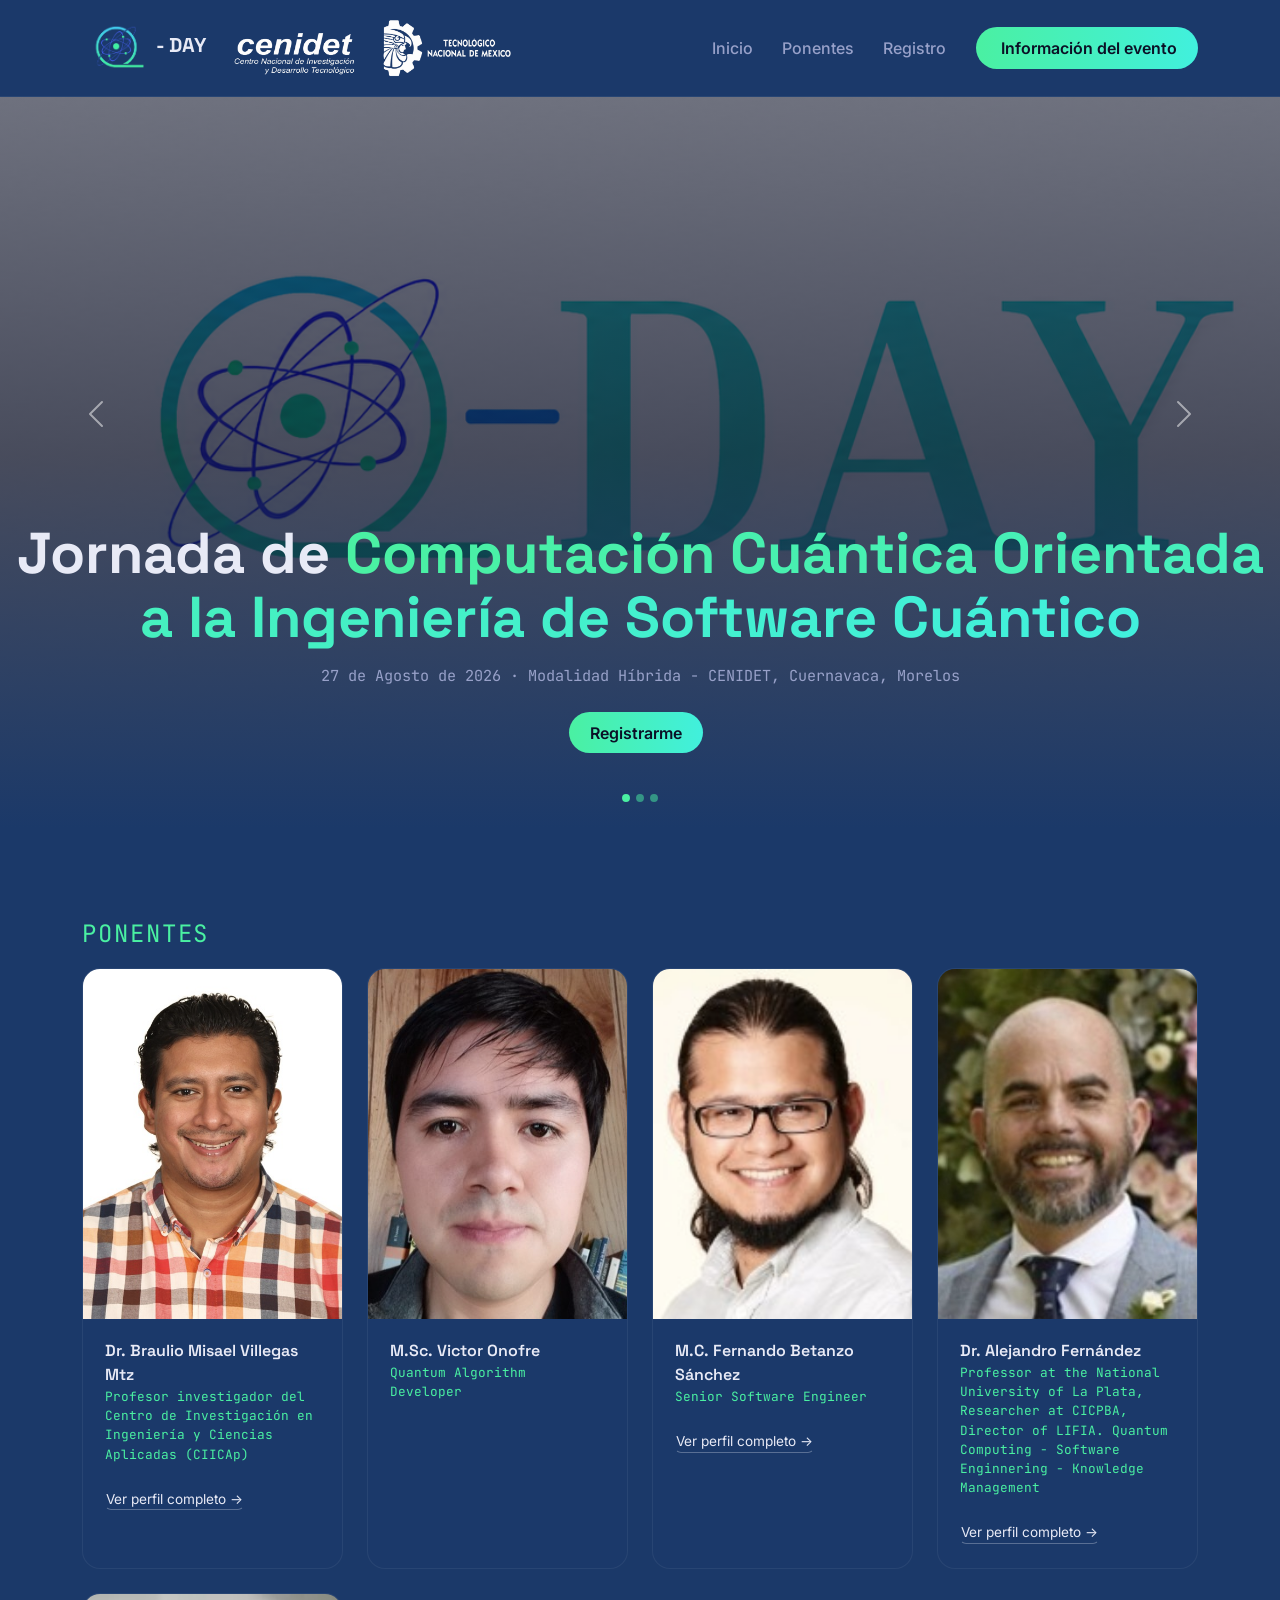
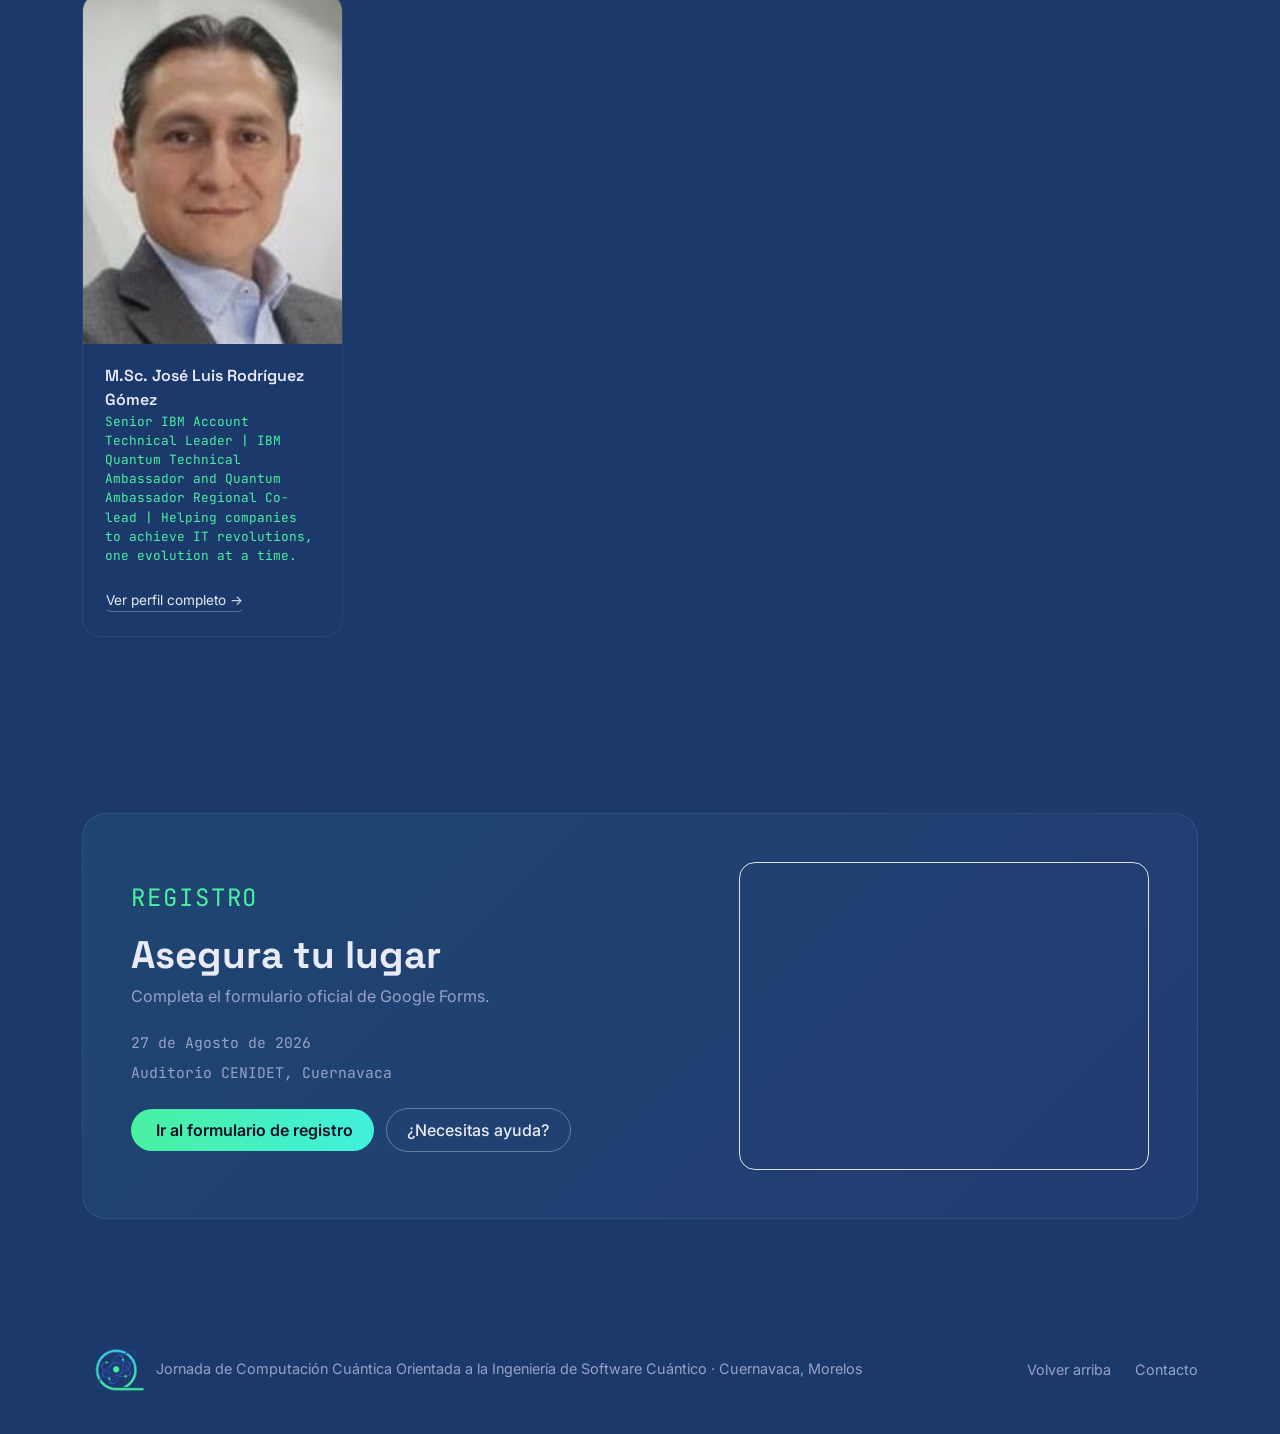
==== index.html @ 6719f348 "First Commit" ====
<!DOCTYPE html>
<html lang="es">

<head>
  <meta charset="UTF-8">
  <meta name="viewport" content="width=device-width, initial-scale=1.0">
  <title>Q-DAY</title>

  <link href="https://cdn.jsdelivr.net/npm/bootstrap@5.3.3/dist/css/bootstrap.min.css" rel="stylesheet">
  <link rel="stylesheet" href="styles.css">
  <link rel="preconnect" href="https://fonts.googleapis.com">
  <link
    href="https://fonts.googleapis.com/css2?family=Space+Grotesk:wght@400;500;600;700&family=Inter:wght@400;500;600&family=JetBrains+Mono:wght@400;500&display=swap"
    rel="stylesheet">

</head>
<body>

  <!-- ===================== HEADER ===================== -->
  <nav class="navbar navbar-expand-lg navbar-quantum fixed-top py-3">
    <div class="container">
      <a class="navbar-brand brand" href="#inicio"><img src="img/logo_q.png" alt="" class="logoQ"> - DAY </a>
      <img src="img/Cenidet_logo.png" class="logoCeni">
      <img src="img/TecNM_logo_blanco.png" class="logoTec">
      <button class="navbar-toggler" type="button" data-bs-toggle="collapse" data-bs-target="#navMenu">
        <span class="navbar-toggler-icon"></span>
      </button>
      <div class="collapse navbar-collapse justify-content-end" id="navMenu">
        <ul class="navbar-nav align-items-lg-center">
          <li class="nav-item"><a class="nav-link" href="#inicio">Inicio</a></li>
          <li class="nav-item"><a class="nav-link" href="#ponentes">Ponentes</a></li>
          <li class="nav-item"><a class="nav-link" href="#registro">Registro</a></li>
          <li class="nav-item ms-lg-3">
            <button class="btn btn-quantum" data-bs-toggle="modal" data-bs-target="#modalInfoEvento">
              <i class="fa-solid fa-circle-info me-1"></i> Información del evento
            </button>
          </li>
        </ul>
      </div>
    </div>
  </nav>

  <!-- ===================== HERO / SLIDER ===================== -->
  <header id="inicio">
    <div id="heroCarousel" class="carousel slide carousel-fade" data-bs-ride="carousel">
      <div class="carousel-indicators">
        <button type="button" data-bs-target="#heroCarousel" data-bs-slide-to="0" class="active"></button>
        <button type="button" data-bs-target="#heroCarousel" data-bs-slide-to="1"></button>
        <button type="button" data-bs-target="#heroCarousel" data-bs-slide-to="2"></button>
      </div>
      <div class="carousel-inner">
        <div class="carousel-item active">
          <div class="hero-slide"
            style="background-image:url('img/Q-DAY-TITULO.png');">
          </div>
        </div>
        <div class="carousel-item">
          <div class="hero-slide"
            style="background-image:url('img/quantum_1.jpeg');">
          </div>
        </div>
        <div class="carousel-item">
          <div class="hero-slide"
            style="background-image:url(img/banner-computacion-cuantica.jpg);">
          </div>
        </div>
      </div>

      <!-- Texto fijo sobre el carrusel -->
      <div class="hero-caption">
        <!--<p class="eyebrow mb-3">Q-DAY</p>-->
        <h1 class="mb-3">Jornada de <em>Computación Cuántica Orientada a la Ingeniería de Software Cuántico</em></h1>
        <p class="hero-meta mb-4">27 de Agosto de 2026 · Modalidad Híbrida - CENIDET, Cuernavaca, Morelos</p>
        <a href="#registro" class="btn btn-quantum me-2">Registrarme</a>
      </div>

      <button class="carousel-control-prev" type="button" data-bs-target="#heroCarousel" data-bs-slide="prev">
        <span class="carousel-control-prev-icon"></span>
      </button>
      <button class="carousel-control-next" type="button" data-bs-target="#heroCarousel" data-bs-slide="next">
        <span class="carousel-control-next-icon"></span>
      </button>
    </div>
  </header>

  <!-- ===================== PONENTES ===================== -->
  <section id="ponentes">
    <div class="container">
      <p class="eyebrow">PONENTES</p>

      <div class="row g-4">

        <div class="col-md-6 col-lg-3">
          <div class="speaker-card">
            <img class="speaker-photo" src="img/Dr_Braulio.jpeg">
            <div class="speaker-body">
              <p class="speaker-name">Dr. Braulio Misael Villegas Mtz</p>
              <p class="speaker-role"> Profesor investigador del Centro de Investigación en Ingeniería y Ciencias
                Aplicadas (CIICAp)</p>
              <!--<p class="speaker-topic">Redes neuronales variacionales</p>-->
              <button class="btn btn-link-quantum p-0 mt-2" data-bs-toggle="modal" data-bs-target="#modalPonente1">Ver
                perfil completo →</button>
            </div>
          </div>
        </div>

        <div class="col-md-6 col-lg-3">
          <div class="speaker-card">
            <img class="speaker-photo" src="img/MSc_Victor.jpeg">
            <div class="speaker-body">
              <p class="speaker-name">M.Sc. Victor Onofre</p>
              <p class="speaker-role">Quantum Algorithm Developer</p>
              <!--<p class="speaker-topic">Esquemas basados en retículas</p>-->
              <!--<button class="btn btn-link-quantum p-0 mt-2" data-bs-toggle="modal" data-bs-target="#modalPonente2">Ver perfil completo →</button>-->
            </div>
          </div>
        </div>

        <div class="col-md-6 col-lg-3">
          <div class="speaker-card">
            <img class="speaker-photo" src="img/MC_Fernando.jpeg">
            <div class="speaker-body">
              <p class="speaker-name">M.C. Fernando Betanzo Sánchez</p>
              <p class="speaker-role">Senior Software Engineer</p>
              <!--<p class="speaker-topic">Redes neuronales variacionales</p>-->
              <button class="btn btn-link-quantum p-0 mt-2" data-bs-toggle="modal" data-bs-target="#modalPonente3">Ver
                perfil completo →</button>
            </div>
          </div>
        </div>

        <div class="col-md-6 col-lg-3">
          <div class="speaker-card">
            <img class="speaker-photo" src="img/Dr_Alejandro.jpeg">
            <div class="speaker-body">
              <p class="speaker-name">Dr. Alejandro Fernández</p>
              <p class="speaker-role">Professor at the National University of La Plata, Researcher at CICPBA,
                Director of LIFIA. Quantum Computing - Software Enginnering - Knowledge Management</p>
              <!--<p class="speaker-topic">Redes neuronales variacionales</p>-->
              <button class="btn btn-link-quantum p-0 mt-2" data-bs-toggle="modal" data-bs-target="#modalPonente4">Ver
                perfil completo →</button>
            </div>
          </div>
        </div>

        <div class="col-md-6 col-lg-3">
          <div class="speaker-card">
            <img class="speaker-photo" src="img/Dr_JoseLuis.jpeg">
            <div class="speaker-body">
              <p class="speaker-name">M.Sc. José Luis Rodríguez Gómez</p>
              <p class="speaker-role">Senior IBM Account Technical Leader |
                IBM Quantum Technical Ambassador and Quantum Ambassador Regional Co-lead |
                Helping companies to achieve IT revolutions, one evolution at a time.</p>
              <!--<p class="speaker-topic">Redes neuronales variacionales</p>-->
              <button class="btn btn-link-quantum p-0 mt-2" data-bs-toggle="modal" data-bs-target="#modalPonente5">Ver
                perfil completo →</button>
            </div>
          </div>
        </div>

      </div>
    </div>
  </section>

  <!-- ===================== REGISTRO ===================== -->
  <section id="registro" class="section-panel">
    <div class="container">
      <div class="registro-card">
        <div class="row align-items-center g-4">
          <div class="col-lg-7">
            <p class="eyebrow">REGISTRO</p>
            <h2 class="section-title">Asegura tu lugar</h2>
            <p class="section-sub mb-4">Completa el formulario oficial de Google Forms.</p>
            <ul class="list-unstyled ket-list mb-4">
              <li><i class="fa-solid fa-calendar-day"></i> 27 de Agosto de 2026</li>
              <li><i class="fa-solid fa-location-dot"></i> Auditorio CENIDET, Cuernavaca</li>
            </ul>
            <a href="https://docs.google.com/forms/d/e/1FAIpQLSfn6Pfu4XmFD0uXMZKRlUsbhpeH9GpSEDR9-cLj3hVXdWts2w/viewform"
              target="_blank" rel="noopener" class="btn btn-quantum me-2">
              <i class="fa-brands fa-google me-1"></i> Ir al formulario de registro
            </a>
            <button class="btn btn-outline-quantum" data-bs-toggle="modal"
              data-bs-target="#modalAyudaRegistro">¿Necesitas ayuda?</button>
          </div>
          <div class="col-lg-5">
            <div class="ratio ratio-4x3 rounded-4 overflow-hidden border">
              <iframe
                src="https://docs.google.com/forms/d/e/1FAIpQLSfn6Pfu4XmFD0uXMZKRlUsbhpeH9GpSEDR9-cLj3hVXdWts2w/viewform?embedded=true"
                width="640" height="3232" frameborder="0" marginheight="0" marginwidth="0">Cargando…</iframe>
            </div>
          </div>
        </div>
      </div>
    </div>
  </section>

  <!-- ===================== FOOTER ===================== -->
  <footer>
    <div class="container d-flex flex-column flex-md-row justify-content-between align-items-center gap-3">
      <div>
        <img src="img/logo_q.png" alt="" class="logoQ">
        Jornada de Computación Cuántica Orientada a la Ingeniería de Software Cuántico · Cuernavaca, Morelos
      </div>
      <div>
        <a href="#inicio" class="me-3"><i class="fa-solid fa-arrow-up"></i> Volver arriba</a>
        <a href="mailto:quantum.day@cenidet.tecnm.mx"><i class="fa-solid fa-envelope me-1"></i>Contacto</a>
      </div>
    </div>
  </footer>

  <!-- ===================== MODALES ===================== -->

  <!-- Modal: información general del evento -->
  <div class="modal fade" id="modalInfoEvento" tabindex="-1" aria-hidden="true">
    <div class="modal-dialog modal-dialog-centered">
      <div class="modal-content">
        <div class="modal-header">
          <h5 class="modal-title"><img src="img/logo_q.png" alt="" class="logoQ">Jornada de Computación Cuántica
            Orientada a la Ingeniería de Software Cuántico</h5>
          <button type="button" class="btn-close" data-bs-dismiss="modal"></button>
        </div>
        <div class="modal-body">
          <p>La Primera Jornada de Computación Cuántica orientada a la Ingeniería de Software Cuántico es un espacio
            académico
            de carácter nacional e internacional que reúne a estudiantes, docentes, investigadores y profesionales
            interesados
            en las tecnologías cuánticas y su aplicación en la ingeniería de software. A través de un formato híbrido,
            el evento
            promueve la difusión del conocimiento, el intercambio de experiencias y la generación de oportunidades de
            formación,
            investigación y colaboración entre la comunidad académica y científica.</p>
          <ul class="ket-list list-unstyled">
            <li><i class="fa-solid fa-calendar-day"></i> 27 de Agosto de 2026</li>
            <li><i class="fa-solid fa-location-dot"></i> Modalidad Híbrida CENIDET, Cuernavaca, Morelos</li>
          </ul>
        </div>
      </div>
    </div>
  </div>

  <!-- Modal: ayuda con el registro -->
  <div class="modal fade" id="modalAyudaRegistro" tabindex="-1" aria-hidden="true">
    <div class="modal-dialog modal-dialog-centered">
      <div class="modal-content">
        <div class="modal-header">
          <h5 class="modal-title">¿Necesitas ayuda con tu registro?</h5>
          <button type="button" class="btn-close" data-bs-dismiss="modal"></button>
        </div>
        <div class="modal-body">
          <p>Si tienes problemas para completar el formulario de Google Forms, escríbenos y te ayudamos a resolverlo.
          </p>
          <p class="small mb-0"><i class="fa-solid fa-envelope me-1"></i> quantum.day@cenidet.tecnm.mx</p>
        </div>
      </div>
    </div>
  </div>

  <!-- Modales de ponentes -->
  <div class="modal fade" id="modalPonente1" tabindex="-1" aria-hidden="true">
    <div class="modal-dialog modal-dialog-centered">
      <div class="modal-content">
        <div class="modal-header">
          <h5 class="modal-title">Dr. Braulio Misael Villegas Martínez</h5>
          <button type="button" class="btn-close" data-bs-dismiss="modal"></button>
        </div>
        <div class="modal-body">
          <p class="small">El Dr. Braulio Misael Villegas Martínez es físico por la Universidad Veracruzana y doctor en
            Óptica por el INAOE.
            Su trabajo se enfoca en óptica y computación cuántica, destacando por sus contribuciones en investigación,
            educación y colaboración
            internacional en tecnologías cuánticas. Es cofundador de QubitHub, profesor investigador del CIICAp-UAEM,
            profesor visitante en Loyola
            University Chicago y miembro del Sistema Nacional de Investigadores, Nivel I. En 2025 fue reconocido por la
            UNESCO dentro de la
            iniciativa Quantum 100 por su impacto en el desarrollo y difusión de las tecnologías cuánticas.</p>
          <!--<p class="fw-semibold mb-1 mt-3">Ponencia:</p>
        <p class="small mb-0">"Computación Cuántica en México: Cómo Construir una Carrera con Impacto Internacional"</p>-->
        </div>
      </div>
    </div>
  </div>

  <!--<div class="modal fade" id="modalPonente2" tabindex="-1" aria-hidden="true">
  <div class="modal-dialog modal-dialog-centered">
    <div class="modal-content">
      <div class="modal-header">
        <h5 class="modal-title">Dr. Ismael Ortega</h5>
        <button type="button" class="btn-close" data-bs-dismiss="modal"></button>
      </div>
      <div class="modal-body">
        <p class="speaker-role mb-2">Criptografía post-cuántica</p>
        <p class="text-muted small">Especialista en esquemas de cifrado resistentes a ataques cuánticos, particularmente sistemas basados en retículas y su implementación en infraestructuras críticas.</p>
        <p class="fw-semibold mb-1 mt-3">Ponencia:</p>
        <p class="text-muted small mb-0">"Esquemas basados en retículas: preparando la migración post-cuántica"</p>
      </div>
    </div>
  </div>
</div>-->

  <div class="modal fade" id="modalPonente3" tabindex="-1" aria-hidden="true">
    <div class="modal-dialog modal-dialog-centered">
      <div class="modal-content">
        <div class="modal-header">
          <h5 class="modal-title">M.C. Fernando Betanzo Sánchez</h5>
          <button type="button" class="btn-close" data-bs-dismiss="modal"></button>
        </div>
        <div class="modal-body">
          <p class="small">Especialista en aseguramiento de la calidad de software en Cambridge Quantum Computing
            (ahora Quantinuum). Con experiencia en Oracle y una maestría de Delft University of Technology, aporta una
            visión
            clave en la calidad del software cuántico.</p>
          <!--<p class="fw-semibold mb-1 mt-3">Ponencia:</p>
        <p class="small mb-0">""</p>-->
        </div>
      </div>
    </div>
  </div>

  <div class="modal fade" id="modalPonente4" tabindex="-1" aria-hidden="true">
    <div class="modal-dialog modal-dialog-centered">
      <div class="modal-content">
        <div class="modal-header">
          <h5 class="modal-title">Dr. Alejandro Fernández</h5>
          <button type="button" class="btn-close" data-bs-dismiss="modal"></button>
        </div>
        <div class="modal-body">
          <p class="small">Director del LIFIA y Profesor en la UNLP. Miembro fundador de RIPAISC y
            coordinador de Computación Cuántica en CLEI, impulsando la ingeniería de software cuántico en Iberoamérica.
          </p>
          <!--<p class="fw-semibold mb-1 mt-3">Ponencia:</p>
        <p class="small mb-0">"Redes neuronales variacionales en la era NISQ"</p>-->
        </div>
      </div>
    </div>
  </div>

  <div class="modal fade" id="modalPonente5" tabindex="-1" aria-hidden="true">
    <div class="modal-dialog modal-dialog-centered">
      <div class="modal-content">
        <div class="modal-header">
          <h5 class="modal-title">M.Sc. José Luis Rodríguez Gómez</h5>
          <button type="button" class="btn-close" data-bs-dismiss="modal"></button>
        </div>
        <div class="modal-body">
          <p class="small">Arquitecto Sénior de Tecnologías de la Información con más de 20 años de experiencia
            en arquitectura de software, computación en la nube, DevSecOps, transformación digital e inteligencia
            artificial.
            Es **CCSP**, miembro fundador del Capítulo de **(ISC)² Ciudad de México** y **Codirector Regional de IBM
            Quantum
            Ambassador para América Latina**, impulsando la adopción e innovación en tecnologías emergentes.
          </p>
          <!--<p class="fw-semibold mb-1 mt-3">Ponencia:</p>
        <p class="small mb-0">"Redes neuronales variacionales en la era NISQ"</p>-->
        </div>
      </div>
    </div>
  </div>

  <script src="https://cdn.jsdelivr.net/npm/bootstrap@5.3.3/dist/js/bootstrap.bundle.min.js"></script>
</body>

</html>
---- styles.css ----
:root {
    --bg-deep: rgb(27, 57, 105);
    --bg-panel: #1b3969;
    --bg-panel-2: rgb(27, 57, 106);
    --qubit-0: #4af0a2;
    --qubit-1: #41f0dd;
    --text-light: #e8eaf6;
    --text-muted: #98a1c9;
    --font-display: 'Space Grotesk', sans-serif;
    --font-body: 'Inter', sans-serif;
    --font-mono: 'JetBrains Mono', monospace;
}

* {
    scroll-behavior: smooth;
}

body {
    background: var(--bg-deep);
    color: var(--text-light);
    font-family: var(--font-body);
    overflow-x: hidden;
}

h1,
h2,
h3,
h4,
.brand {
    font-family: var(--font-display);
}

.eyebrow {
    font-family: var(--font-mono);
    letter-spacing: .08em;
    font-size: 1.5rem;
    color: var(--qubit-0);
    text-transform: none;
}

/* ---------- ORBE ---------- */
.qubit-orb {
    width: 14px;
    height: 14px;
    border-radius: 50%;
    display: inline-block;
    background: radial-gradient(circle at 35% 30%, var(--qubit-0), var(--qubit-1) 80%);
    box-shadow: 0 0 12px rgba(76, 224, 210, .7);
    animation: pulse 3s ease-in-out infinite;
}

@keyframes pulse {

    0%,
    100% {
        box-shadow: 0 0 8px rgba(76, 224, 210, .6);
        transform: scale(1);
    }

    50% {
        box-shadow: 0 0 18px rgba(139, 92, 246, .8);
        transform: scale(1.15);
    }
}

/* ---------- ESTILOS PARA HEADER ---------- */
.navbar-quantum {
    background: rgb(27, 57, 106);
    backdrop-filter: blur(10px);
    border-bottom: 1px solid rgba(255, 255, 255, .06);
}

.navbar-quantum .nav-link {
    color: var(--text-muted);
    font-weight: 500;
    margin: 0 .4rem;
}

.navbar-quantum .nav-link:hover {
    color: var(--qubit-0);
}

.brand {
    color: var(--text-light);
    font-weight: 700;
    font-size: 1.25rem;
}

.brand span {
    color: var(--qubit-0);
}

.btn-quantum {
    background: linear-gradient(90deg, var(--qubit-0), var(--qubit-1));
    border: none;
    color: #0b1026;
    font-weight: 600;
    padding: .55rem 1.3rem;
    border-radius: 50px;
    transition: transform .2s ease, box-shadow .2s ease;
}

.btn-quantum:hover {
    transform: translateY(-2px);
    box-shadow: 0 8px 22px rgba(139, 92, 246, .4);
    color: #0b1026;
}

.btn-outline-quantum {
    border: 1px solid rgba(232, 234, 246, .35);
    color: var(--text-light);
    border-radius: 50px;
    padding: .55rem 1.3rem;
    font-weight: 500;
    background: transparent;
}

.btn-outline-quantum:hover {
    border-color: var(--qubit-0);
    color: var(--qubit-0);
}

.logoQ {
    width: 70px;
    border-radius: 10px;
}

.logoCeni{
    width: 150px;
    height: auto;
}

.logoTec{
    width: 150px;
    height: auto;
}

/* ---------- ESTILOS PARA HERO Y CARRUSEL ---------- */
#heroCarousel {
    height: 92vh;
    min-height: 560px;
}

#heroCarousel .carousel-inner,
#heroCarousel .carousel-item {
    height: 100%;
}

.hero-slide {
    height: 100%;
    background-size: cover;
    background-position: center;
    position: relative;
}

.hero-slide::after {
    content: "";
    position: absolute;
    inset: 0;
    background: linear-gradient(180deg, rgba(11, 16, 38, .55) 0%, rgba(11, 16, 38, .75) 55%, var(--bg-deep) 100%);
}

.hero-caption {
    position: absolute;
    z-index: 2;
    left: 0;
    right: 0;
    bottom: 9%;
    text-align: center;
    padding: 0 1rem;
}

.hero-caption h1 {
    font-size: clamp(2rem, 5vw, 3.6rem);
    font-weight: 700;
    line-height: 1.1;
}

.hero-caption h1 em {
    font-style: normal;
    background: linear-gradient(90deg, var(--qubit-0), var(--qubit-1));
    -webkit-background-clip: text;
    background-clip: text;
    color: transparent;
}

.hero-meta {
    font-family: var(--font-mono);
    color: var(--text-muted);
    font-size: .95rem;
}

.carousel-indicators [data-bs-target] {
    background-color: var(--qubit-0);
    width: 8px;
    height: 8px;
    border-radius: 50%;
}

/* ---------- ESTILOS SECTIONS ---------- */
section {
    padding: 5.5rem 0;
}

.section-panel {
    background: var(--bg-panel);
}

.section-title {
    font-size: clamp(1.7rem, 3vw, 2.4rem);
    font-weight: 700;
    margin-bottom: .4rem;
}

.section-sub {
    color: var(--text-muted);
    max-width: 640px;
}

/* ---------- ESTILO PARA CARDS DE PONENTES ---------- */
.speaker-card {
    background: var(--bg-panel-2);
    border: 1px solid rgba(255, 255, 255, .06);
    border-radius: 18px;
    overflow: hidden;
    height: 100%;
    transition: transform .25s ease, border-color .25s ease;
}

.speaker-card:hover {
    transform: translateY(-6px);
    border-color: rgba(76, 224, 210, .4);
}

.speaker-photo {
    width: 100%;
    height: 350px;
    object-fit: cover;
    filter: grayscale(15%);
}

.speaker-body {
    padding: 1.25rem 1.4rem 1.5rem;
}

.speaker-name {
    font-family: var(--font-display);
    font-weight: 600;
    margin-bottom: 0;
}

.speaker-role {
    color: var(--qubit-0);
    font-family: var(--font-mono);
    font-size: .8rem;
}

.speaker-topic {
    color: var(--text-muted);
    font-size: .9rem;
}

.btn-link-quantum {
    color: var(--text-light);
    font-size: .85rem;
    text-decoration: none;
    border-bottom: 1px solid rgba(232, 234, 246, .3);
}

.btn-link-quantum:hover {
    color: var(--qubit-0);
    border-color: var(--qubit-0);
}

/* ---------- ESTILOS PARA REGISTRO ---------- */
.registro-card {
    background: linear-gradient(135deg, rgba(76, 224, 210, .08), rgba(139, 92, 246, .08));
    border: 1px solid rgba(255, 255, 255, .08);
    border-radius: 24px;
    padding: 3rem;
}

.ket-list li {
    font-family: var(--font-mono);
    color: var(--text-muted);
    font-size: .92rem;
    margin-bottom: .5rem;
}

.ket-list li i {
    color: var(--qubit-0);
    width: 20px;
}

/* ---------- MODAL ---------- */
.modal-content {
    background: var(--bg-panel-2);
    color: var(--text-light);
    border: 1px solid rgba(255, 255, 255, .08);
    border-radius: 16px;
}

.modal-header,
.modal-footer {
    border-color: rgba(255, 255, 255, .08);
}

.btn-close {
    filter: invert(1);
}

/* ---------- FOOTER ---------- */
footer {
    background: rgb(27, 57, 106);
    color: var(--text-muted);
    padding: 2.5rem 0;
    font-size: .9rem;
}

footer a {
    color: var(--text-muted);
    text-decoration: none;
}

footer a:hover {
    color: var(--qubit-0);
}

@media (prefers-reduced-motion: reduce) {
    .qubit-orb {
        animation: none;
    }

    * {
        scroll-behavior: auto;
    }
}
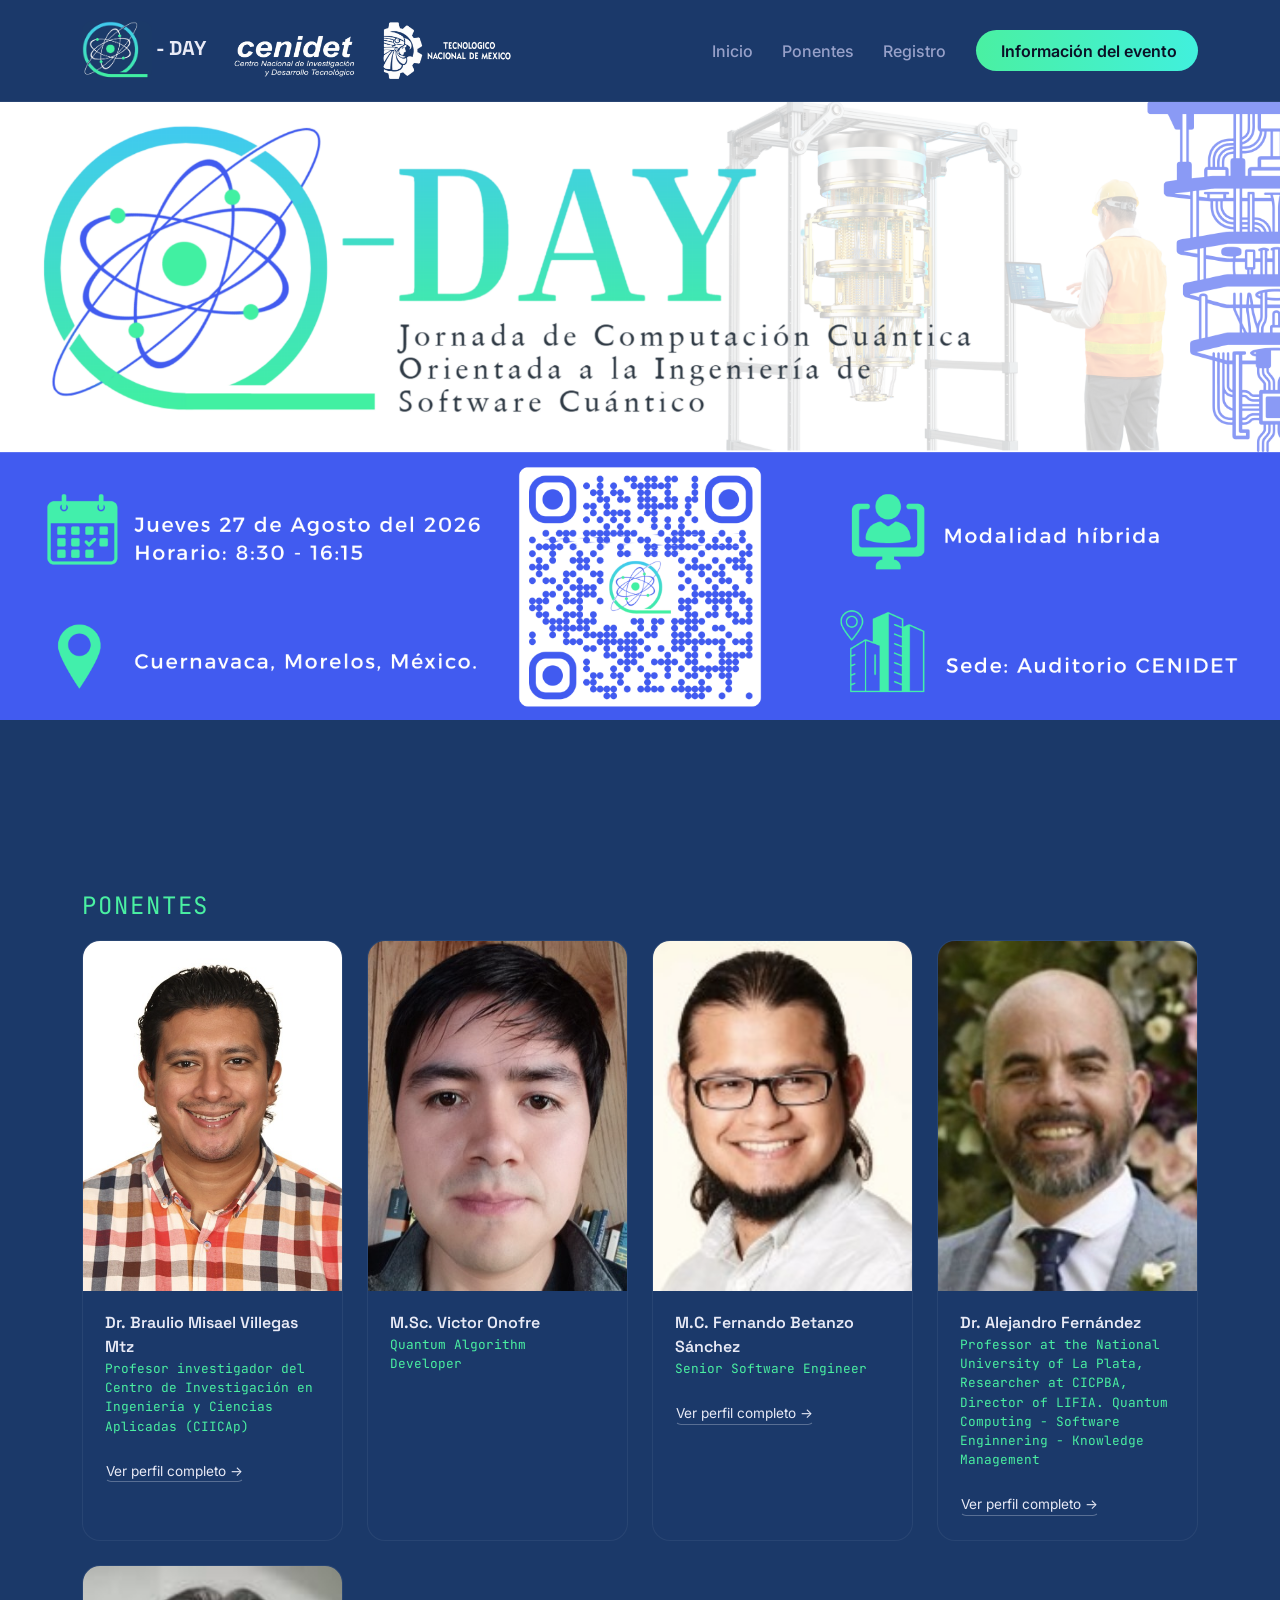
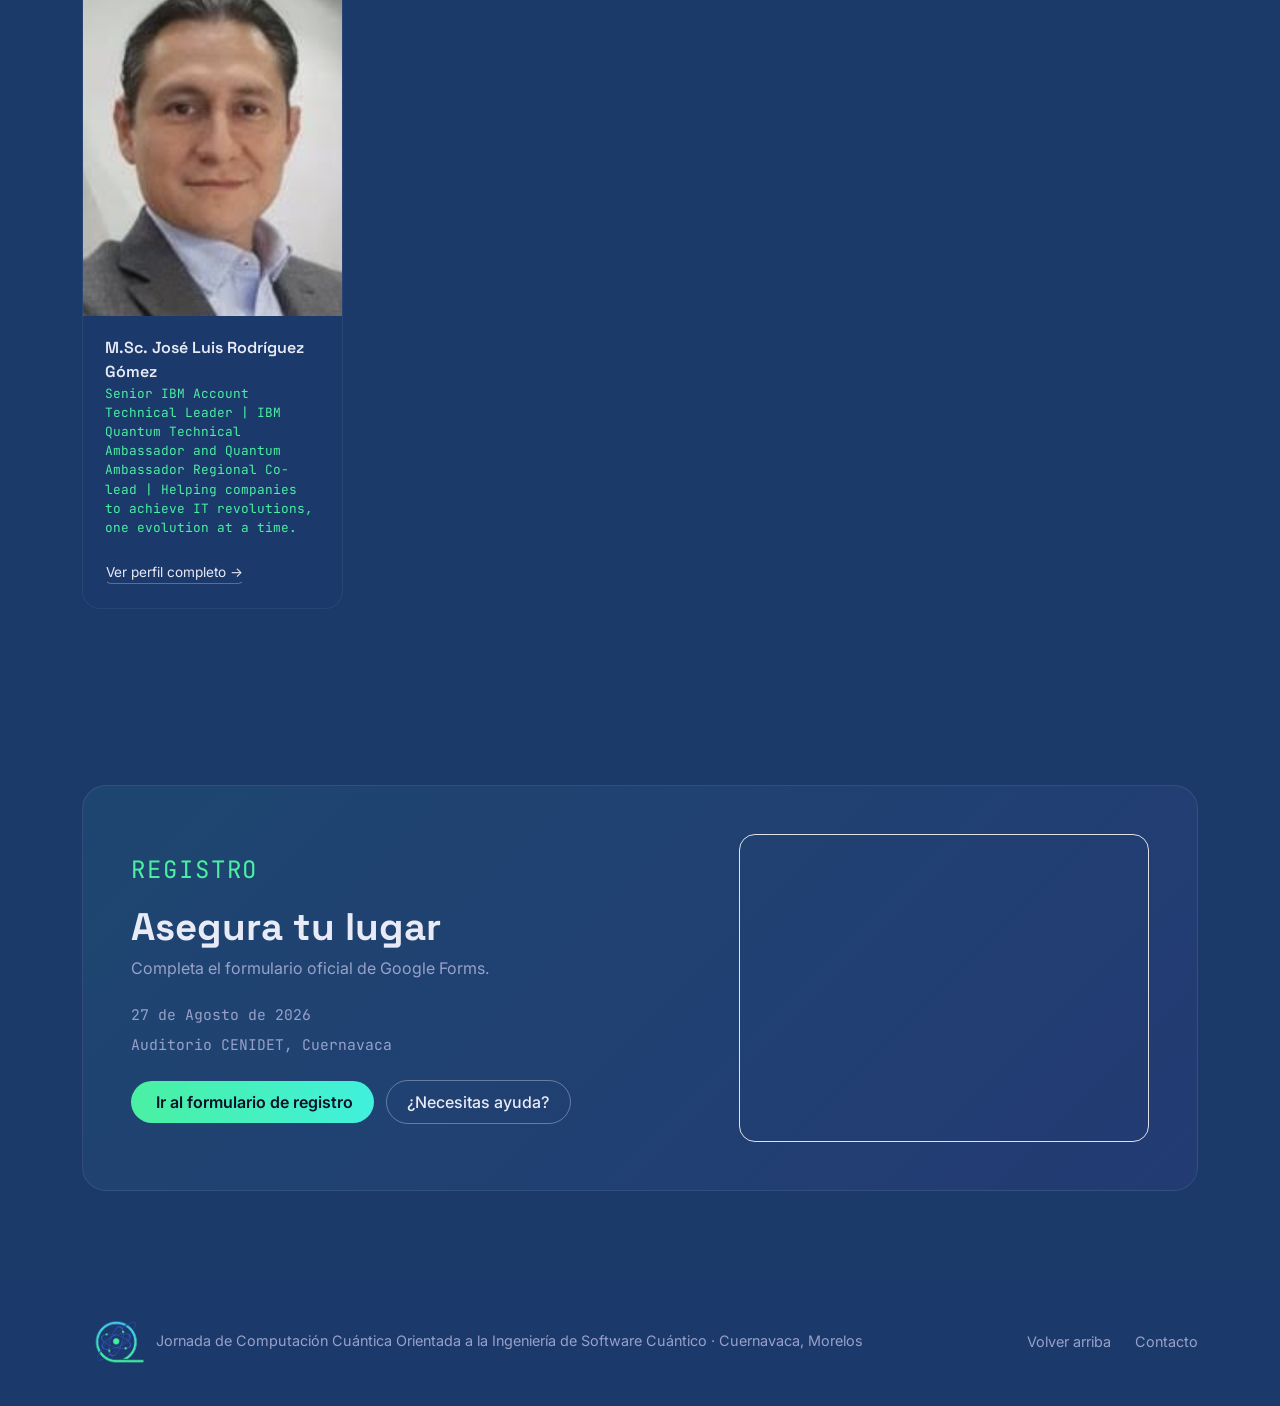
==== commit f7b7e80b: "Primer commit" ====
--- a/index.html
+++ b/index.html
@@ -19,7 +19,7 @@
   <!-- ===================== HEADER ===================== -->
   <nav class="navbar navbar-expand-lg navbar-quantum fixed-top py-3">
     <div class="container">
-      <a class="navbar-brand brand" href="#inicio"><img src="img/logo_q.png" alt="" class="logoQ"> - DAY </a>
+      <a class="navbar-brand brand" href="#inicio"><img src="img/logo_q_blanco.jpeg" alt="" class="logoQ"> - DAY </a>
       <img src="img/Cenidet_logo.png" class="logoCeni">
       <img src="img/TecNM_logo_blanco.png" class="logoTec">
       <button class="navbar-toggler" type="button" data-bs-toggle="collapse" data-bs-target="#navMenu">
@@ -31,7 +31,7 @@
           <li class="nav-item"><a class="nav-link" href="#ponentes">Ponentes</a></li>
           <li class="nav-item"><a class="nav-link" href="#registro">Registro</a></li>
           <li class="nav-item ms-lg-3">
-            <button class="btn btn-quantum" data-bs-toggle="modal" data-bs-target="#modalInfoEvento">
+            <button class="btn btn-quantum" href="info_evento.html">
               <i class="fa-solid fa-circle-info me-1"></i> Información del evento
             </button>
           </li>
@@ -43,43 +43,43 @@
   <!-- ===================== HERO / SLIDER ===================== -->
   <header id="inicio">
     <div id="heroCarousel" class="carousel slide carousel-fade" data-bs-ride="carousel">
-      <div class="carousel-indicators">
+      <!--<div class="carousel-indicators">
         <button type="button" data-bs-target="#heroCarousel" data-bs-slide-to="0" class="active"></button>
         <button type="button" data-bs-target="#heroCarousel" data-bs-slide-to="1"></button>
         <button type="button" data-bs-target="#heroCarousel" data-bs-slide-to="2"></button>
-      </div>
+      </div>-->
       <div class="carousel-inner">
         <div class="carousel-item active">
           <div class="hero-slide"
-            style="background-image:url('img/Q-DAY-TITULO.png');">
+            style="background-image:url('img/izquierda\ -\ 1.png');">
           </div>
         </div>
         <div class="carousel-item">
           <div class="hero-slide"
-            style="background-image:url('img/quantum_1.jpeg');">
+            style="background-image:url('img/Centro\ -\ 2.png');">
           </div>
         </div>
         <div class="carousel-item">
           <div class="hero-slide"
-            style="background-image:url(img/banner-computacion-cuantica.jpg);">
+            style="background-image:url(img/Derecha\ -\ 3.png);">
           </div>
         </div>
       </div>
 
       <!-- Texto fijo sobre el carrusel -->
       <div class="hero-caption">
-        <!--<p class="eyebrow mb-3">Q-DAY</p>-->
+        <!--<p class="eyebrow mb-3">Q-DAY</p>
         <h1 class="mb-3">Jornada de <em>Computación Cuántica Orientada a la Ingeniería de Software Cuántico</em></h1>
         <p class="hero-meta mb-4">27 de Agosto de 2026 · Modalidad Híbrida - CENIDET, Cuernavaca, Morelos</p>
         <a href="#registro" class="btn btn-quantum me-2">Registrarme</a>
-      </div>
-
-      <button class="carousel-control-prev" type="button" data-bs-target="#heroCarousel" data-bs-slide="prev">
+      </div>-->
+
+      <!--<button class="carousel-control-prev" type="button" data-bs-target="#heroCarousel" data-bs-slide="prev">
         <span class="carousel-control-prev-icon"></span>
       </button>
       <button class="carousel-control-next" type="button" data-bs-target="#heroCarousel" data-bs-slide="next">
         <span class="carousel-control-next-icon"></span>
-      </button>
+      </button>-->
     </div>
   </header>
 
--- a/styles.css
+++ b/styles.css
@@ -1,337 +1,334 @@
-:root {
-    --bg-deep: rgb(27, 57, 105);
-    --bg-panel: #1b3969;
-    --bg-panel-2: rgb(27, 57, 106);
-    --qubit-0: #4af0a2;
-    --qubit-1: #41f0dd;
-    --text-light: #e8eaf6;
-    --text-muted: #98a1c9;
-    --font-display: 'Space Grotesk', sans-serif;
-    --font-body: 'Inter', sans-serif;
-    --font-mono: 'JetBrains Mono', monospace;
-}
-
-* {
-    scroll-behavior: smooth;
-}
-
-body {
-    background: var(--bg-deep);
-    color: var(--text-light);
-    font-family: var(--font-body);
-    overflow-x: hidden;
-}
-
-h1,
-h2,
-h3,
-h4,
-.brand {
-    font-family: var(--font-display);
-}
-
-.eyebrow {
-    font-family: var(--font-mono);
-    letter-spacing: .08em;
-    font-size: 1.5rem;
-    color: var(--qubit-0);
-    text-transform: none;
-}
-
-/* ---------- ORBE ---------- */
-.qubit-orb {
-    width: 14px;
-    height: 14px;
-    border-radius: 50%;
-    display: inline-block;
-    background: radial-gradient(circle at 35% 30%, var(--qubit-0), var(--qubit-1) 80%);
-    box-shadow: 0 0 12px rgba(76, 224, 210, .7);
-    animation: pulse 3s ease-in-out infinite;
-}
-
-@keyframes pulse {
-
-    0%,
-    100% {
-        box-shadow: 0 0 8px rgba(76, 224, 210, .6);
-        transform: scale(1);
-    }
-
-    50% {
-        box-shadow: 0 0 18px rgba(139, 92, 246, .8);
-        transform: scale(1.15);
-    }
-}
-
-/* ---------- ESTILOS PARA HEADER ---------- */
-.navbar-quantum {
-    background: rgb(27, 57, 106);
-    backdrop-filter: blur(10px);
-    border-bottom: 1px solid rgba(255, 255, 255, .06);
-}
-
-.navbar-quantum .nav-link {
-    color: var(--text-muted);
-    font-weight: 500;
-    margin: 0 .4rem;
-}
-
-.navbar-quantum .nav-link:hover {
-    color: var(--qubit-0);
-}
-
-.brand {
-    color: var(--text-light);
-    font-weight: 700;
-    font-size: 1.25rem;
-}
-
-.brand span {
-    color: var(--qubit-0);
-}
-
-.btn-quantum {
-    background: linear-gradient(90deg, var(--qubit-0), var(--qubit-1));
-    border: none;
-    color: #0b1026;
-    font-weight: 600;
-    padding: .55rem 1.3rem;
-    border-radius: 50px;
-    transition: transform .2s ease, box-shadow .2s ease;
-}
-
-.btn-quantum:hover {
-    transform: translateY(-2px);
-    box-shadow: 0 8px 22px rgba(139, 92, 246, .4);
-    color: #0b1026;
-}
-
-.btn-outline-quantum {
-    border: 1px solid rgba(232, 234, 246, .35);
-    color: var(--text-light);
-    border-radius: 50px;
-    padding: .55rem 1.3rem;
-    font-weight: 500;
-    background: transparent;
-}
-
-.btn-outline-quantum:hover {
-    border-color: var(--qubit-0);
-    color: var(--qubit-0);
-}
-
-.logoQ {
-    width: 70px;
-    border-radius: 10px;
-}
-
-.logoCeni{
-    width: 150px;
-    height: auto;
-}
-
-.logoTec{
-    width: 150px;
-    height: auto;
-}
-
-/* ---------- ESTILOS PARA HERO Y CARRUSEL ---------- */
-#heroCarousel {
-    height: 92vh;
-    min-height: 560px;
-}
-
-#heroCarousel .carousel-inner,
-#heroCarousel .carousel-item {
-    height: 100%;
-}
-
-.hero-slide {
-    height: 100%;
-    background-size: cover;
-    background-position: center;
-    position: relative;
-}
-
-.hero-slide::after {
-    content: "";
-    position: absolute;
-    inset: 0;
-    background: linear-gradient(180deg, rgba(11, 16, 38, .55) 0%, rgba(11, 16, 38, .75) 55%, var(--bg-deep) 100%);
-}
-
-.hero-caption {
-    position: absolute;
-    z-index: 2;
-    left: 0;
-    right: 0;
-    bottom: 9%;
-    text-align: center;
-    padding: 0 1rem;
-}
-
-.hero-caption h1 {
-    font-size: clamp(2rem, 5vw, 3.6rem);
-    font-weight: 700;
-    line-height: 1.1;
-}
-
-.hero-caption h1 em {
-    font-style: normal;
-    background: linear-gradient(90deg, var(--qubit-0), var(--qubit-1));
-    -webkit-background-clip: text;
-    background-clip: text;
-    color: transparent;
-}
-
-.hero-meta {
-    font-family: var(--font-mono);
-    color: var(--text-muted);
-    font-size: .95rem;
-}
-
-.carousel-indicators [data-bs-target] {
-    background-color: var(--qubit-0);
-    width: 8px;
-    height: 8px;
-    border-radius: 50%;
-}
-
-/* ---------- ESTILOS SECTIONS ---------- */
-section {
-    padding: 5.5rem 0;
-}
-
-.section-panel {
-    background: var(--bg-panel);
-}
-
-.section-title {
-    font-size: clamp(1.7rem, 3vw, 2.4rem);
-    font-weight: 700;
-    margin-bottom: .4rem;
-}
-
-.section-sub {
-    color: var(--text-muted);
-    max-width: 640px;
-}
-
-/* ---------- ESTILO PARA CARDS DE PONENTES ---------- */
-.speaker-card {
-    background: var(--bg-panel-2);
-    border: 1px solid rgba(255, 255, 255, .06);
-    border-radius: 18px;
-    overflow: hidden;
-    height: 100%;
-    transition: transform .25s ease, border-color .25s ease;
-}
-
-.speaker-card:hover {
-    transform: translateY(-6px);
-    border-color: rgba(76, 224, 210, .4);
-}
-
-.speaker-photo {
-    width: 100%;
-    height: 350px;
-    object-fit: cover;
-    filter: grayscale(15%);
-}
-
-.speaker-body {
-    padding: 1.25rem 1.4rem 1.5rem;
-}
-
-.speaker-name {
-    font-family: var(--font-display);
-    font-weight: 600;
-    margin-bottom: 0;
-}
-
-.speaker-role {
-    color: var(--qubit-0);
-    font-family: var(--font-mono);
-    font-size: .8rem;
-}
-
-.speaker-topic {
-    color: var(--text-muted);
-    font-size: .9rem;
-}
-
-.btn-link-quantum {
-    color: var(--text-light);
-    font-size: .85rem;
-    text-decoration: none;
-    border-bottom: 1px solid rgba(232, 234, 246, .3);
-}
-
-.btn-link-quantum:hover {
-    color: var(--qubit-0);
-    border-color: var(--qubit-0);
-}
-
-/* ---------- ESTILOS PARA REGISTRO ---------- */
-.registro-card {
-    background: linear-gradient(135deg, rgba(76, 224, 210, .08), rgba(139, 92, 246, .08));
-    border: 1px solid rgba(255, 255, 255, .08);
-    border-radius: 24px;
-    padding: 3rem;
-}
-
-.ket-list li {
-    font-family: var(--font-mono);
-    color: var(--text-muted);
-    font-size: .92rem;
-    margin-bottom: .5rem;
-}
-
-.ket-list li i {
-    color: var(--qubit-0);
-    width: 20px;
-}
-
-/* ---------- MODAL ---------- */
-.modal-content {
-    background: var(--bg-panel-2);
-    color: var(--text-light);
-    border: 1px solid rgba(255, 255, 255, .08);
-    border-radius: 16px;
-}
-
-.modal-header,
-.modal-footer {
-    border-color: rgba(255, 255, 255, .08);
-}
-
-.btn-close {
-    filter: invert(1);
-}
-
-/* ---------- FOOTER ---------- */
-footer {
-    background: rgb(27, 57, 106);
-    color: var(--text-muted);
-    padding: 2.5rem 0;
-    font-size: .9rem;
-}
-
-footer a {
-    color: var(--text-muted);
-    text-decoration: none;
-}
-
-footer a:hover {
-    color: var(--qubit-0);
-}
-
-@media (prefers-reduced-motion: reduce) {
-    .qubit-orb {
-        animation: none;
-    }
-
-    * {
-        scroll-behavior: auto;
-    }
+:root {
+    --bg-deep: #1b3969;
+    --bg-panel: #1b3969;
+    --bg-panel-2: #1b396a;
+    --qubit-0: #4af0a2;
+    --qubit-1: #41f0dd;
+    --text-light: #e8eaf6;
+    --text-muted: #98a1c9;
+    --font-display: 'Space Grotesk', sans-serif;
+    --font-body: 'Inter', sans-serif;
+    --font-mono: 'JetBrains Mono', monospace;
+}
+
+* {
+    scroll-behavior: smooth;
+}
+
+body {
+    background: var(--bg-deep);
+    color: var(--text-light);
+    font-family: var(--font-body);
+    overflow-x: hidden;
+}
+
+h1,
+h2,
+h3,
+h4,
+.brand {
+    font-family: var(--font-display);
+}
+
+.eyebrow {
+    font-family: var(--font-mono);
+    letter-spacing: .08em;
+    font-size: 1.5rem;
+    color: var(--qubit-0);
+    text-transform: none;
+}
+
+/* ---------- ORBE ---------- */
+.qubit-orb {
+    width: 14px;
+    height: 14px;
+    border-radius: 50%;
+    display: inline-block;
+    background: radial-gradient(circle at 35% 30%, var(--qubit-0), var(--qubit-1) 80%);
+    box-shadow: 0 0 12px rgba(76, 224, 210, .7);
+    animation: pulse 3s ease-in-out infinite;
+}
+
+@keyframes pulse {
+
+    0%,
+    100% {
+        box-shadow: 0 0 8px rgba(76, 224, 210, .6);
+        transform: scale(1);
+    }
+
+    50% {
+        box-shadow: 0 0 18px rgba(139, 92, 246, .8);
+        transform: scale(1.15);
+    }
+}
+
+/* ---------- ESTILOS PARA HEADER ---------- */
+.navbar-quantum {
+    background: rgb(27, 57, 106);
+    backdrop-filter: blur(10px);
+    border-bottom: 1px solid rgba(255, 255, 255, .06);
+}
+
+.navbar-quantum .nav-link {
+    color: var(--text-muted);
+    font-weight: 500;
+    margin: 0 .4rem;
+}
+
+.navbar-quantum .nav-link:hover {
+    color: var(--qubit-0);
+}
+
+.brand {
+    color: var(--text-light);
+    font-weight: 700;
+    font-size: 1.25rem;
+}
+
+.brand span {
+    color: var(--qubit-0);
+}
+
+.btn-quantum {
+    background: linear-gradient(90deg, var(--qubit-0), var(--qubit-1));
+    border: none;
+    color: #0b1026;
+    font-weight: 600;
+    padding: .55rem 1.3rem;
+    border-radius: 50px;
+    transition: transform .2s ease, box-shadow .2s ease;
+}
+
+.btn-quantum:hover {
+    transform: translateY(-2px);
+    box-shadow: 0 8px 22px rgba(139, 92, 246, .4);
+    color: #0b1026;
+}
+
+.btn-outline-quantum {
+    border: 1px solid rgba(232, 234, 246, .35);
+    color: var(--text-light);
+    border-radius: 50px;
+    padding: .55rem 1.3rem;
+    font-weight: 500;
+    background: transparent;
+}
+
+.btn-outline-quantum:hover {
+    border-color: var(--qubit-0);
+    color: var(--qubit-0);
+}
+
+.logoQ {
+    width: 70px;
+    border-radius: 10px;
+}
+
+.logoCeni {
+    width: 150px;
+    height: auto;
+}
+
+.logoTec {
+    width: 150px;
+    height: auto;
+}
+
+/* ---------- ESTILOS PARA HERO Y CARRUSEL ---------- */
+#heroCarousel {
+    height: 800px;
+    min-height: 560px;
+}
+
+#heroCarousel .carousel-inner,
+#heroCarousel .carousel-item {
+    height: 100%;
+}
+
+.hero-slide {
+    height: 100%;
+    background-color: var(--bg-deep);
+    background-size: contain;
+    background-repeat: no-repeat;
+    background-position: center;
+    position: relative;
+}
+
+
+
+.hero-caption {
+    position: absolute;
+    z-index: 2;
+    left: 0;
+    right: 0;
+    bottom: 9%;
+    text-align: center;
+    padding: 0 1rem;
+}
+
+.hero-caption h1 {
+    font-size: clamp(2rem, 5vw, 3.6rem);
+    font-weight: 700;
+    line-height: 1.1;
+}
+
+.hero-caption h1 em {
+    font-style: normal;
+    background: linear-gradient(90deg, var(--qubit-0), var(--qubit-1));
+    -webkit-background-clip: text;
+    background-clip: text;
+    color: transparent;
+}
+
+.hero-meta {
+    font-family: var(--font-mono);
+    color: var(--text-muted);
+    font-size: .95rem;
+}
+
+.carousel-indicators [data-bs-target] {
+    background-color: var(--qubit-0);
+    width: 8px;
+    height: 8px;
+    border-radius: 50%;
+}
+
+/* ---------- ESTILOS SECTIONS ---------- */
+section {
+    padding: 5.5rem 0;
+}
+
+.section-panel {
+    background: var(--bg-panel);
+}
+
+.section-title {
+    font-size: clamp(1.7rem, 3vw, 2.4rem);
+    font-weight: 700;
+    margin-bottom: .4rem;
+}
+
+.section-sub {
+    color: var(--text-muted);
+    max-width: 640px;
+}
+
+/* ---------- ESTILO PARA CARDS DE PONENTES ---------- */
+.speaker-card {
+    background: var(--bg-panel-2);
+    border: 1px solid rgba(255, 255, 255, .06);
+    border-radius: 18px;
+    overflow: hidden;
+    height: 100%;
+    transition: transform .25s ease, border-color .25s ease;
+}
+
+.speaker-card:hover {
+    transform: translateY(-6px);
+    border-color: rgba(76, 224, 210, .4);
+}
+
+.speaker-photo {
+    width: 100%;
+    height: 350px;
+    object-fit: cover;
+    filter: grayscale(15%);
+}
+
+.speaker-body {
+    padding: 1.25rem 1.4rem 1.5rem;
+}
+
+.speaker-name {
+    font-family: var(--font-display);
+    font-weight: 600;
+    margin-bottom: 0;
+}
+
+.speaker-role {
+    color: var(--qubit-0);
+    font-family: var(--font-mono);
+    font-size: .8rem;
+}
+
+.speaker-topic {
+    color: var(--text-muted);
+    font-size: .9rem;
+}
+
+.btn-link-quantum {
+    color: var(--text-light);
+    font-size: .85rem;
+    text-decoration: none;
+    border-bottom: 1px solid rgba(232, 234, 246, .3);
+}
+
+.btn-link-quantum:hover {
+    color: var(--qubit-0);
+    border-color: var(--qubit-0);
+}
+
+/* ---------- ESTILOS PARA REGISTRO ---------- */
+.registro-card {
+    background: linear-gradient(135deg, rgba(76, 224, 210, .08), rgba(139, 92, 246, .08));
+    border: 1px solid rgba(255, 255, 255, .08);
+    border-radius: 24px;
+    padding: 3rem;
+}
+
+.ket-list li {
+    font-family: var(--font-mono);
+    color: var(--text-muted);
+    font-size: .92rem;
+    margin-bottom: .5rem;
+}
+
+.ket-list li i {
+    color: var(--qubit-0);
+    width: 20px;
+}
+
+/* ---------- MODAL ---------- */
+.modal-content {
+    background: var(--bg-panel-2);
+    color: var(--text-light);
+    border: 1px solid rgba(255, 255, 255, .08);
+    border-radius: 16px;
+}
+
+.modal-header,
+.modal-footer {
+    border-color: rgba(255, 255, 255, .08);
+}
+
+.btn-close {
+    filter: invert(1);
+}
+
+/* ---------- FOOTER ---------- */
+footer {
+    background: rgb(27, 57, 106);
+    color: var(--text-muted);
+    padding: 2.5rem 0;
+    font-size: .9rem;
+}
+
+footer a {
+    color: var(--text-muted);
+    text-decoration: none;
+}
+
+footer a:hover {
+    color: var(--qubit-0);
+}
+
+@media (prefers-reduced-motion: reduce) {
+    .qubit-orb {
+        animation: none;
+    }
+
+    * {
+        scroll-behavior: auto;
+    }
 }
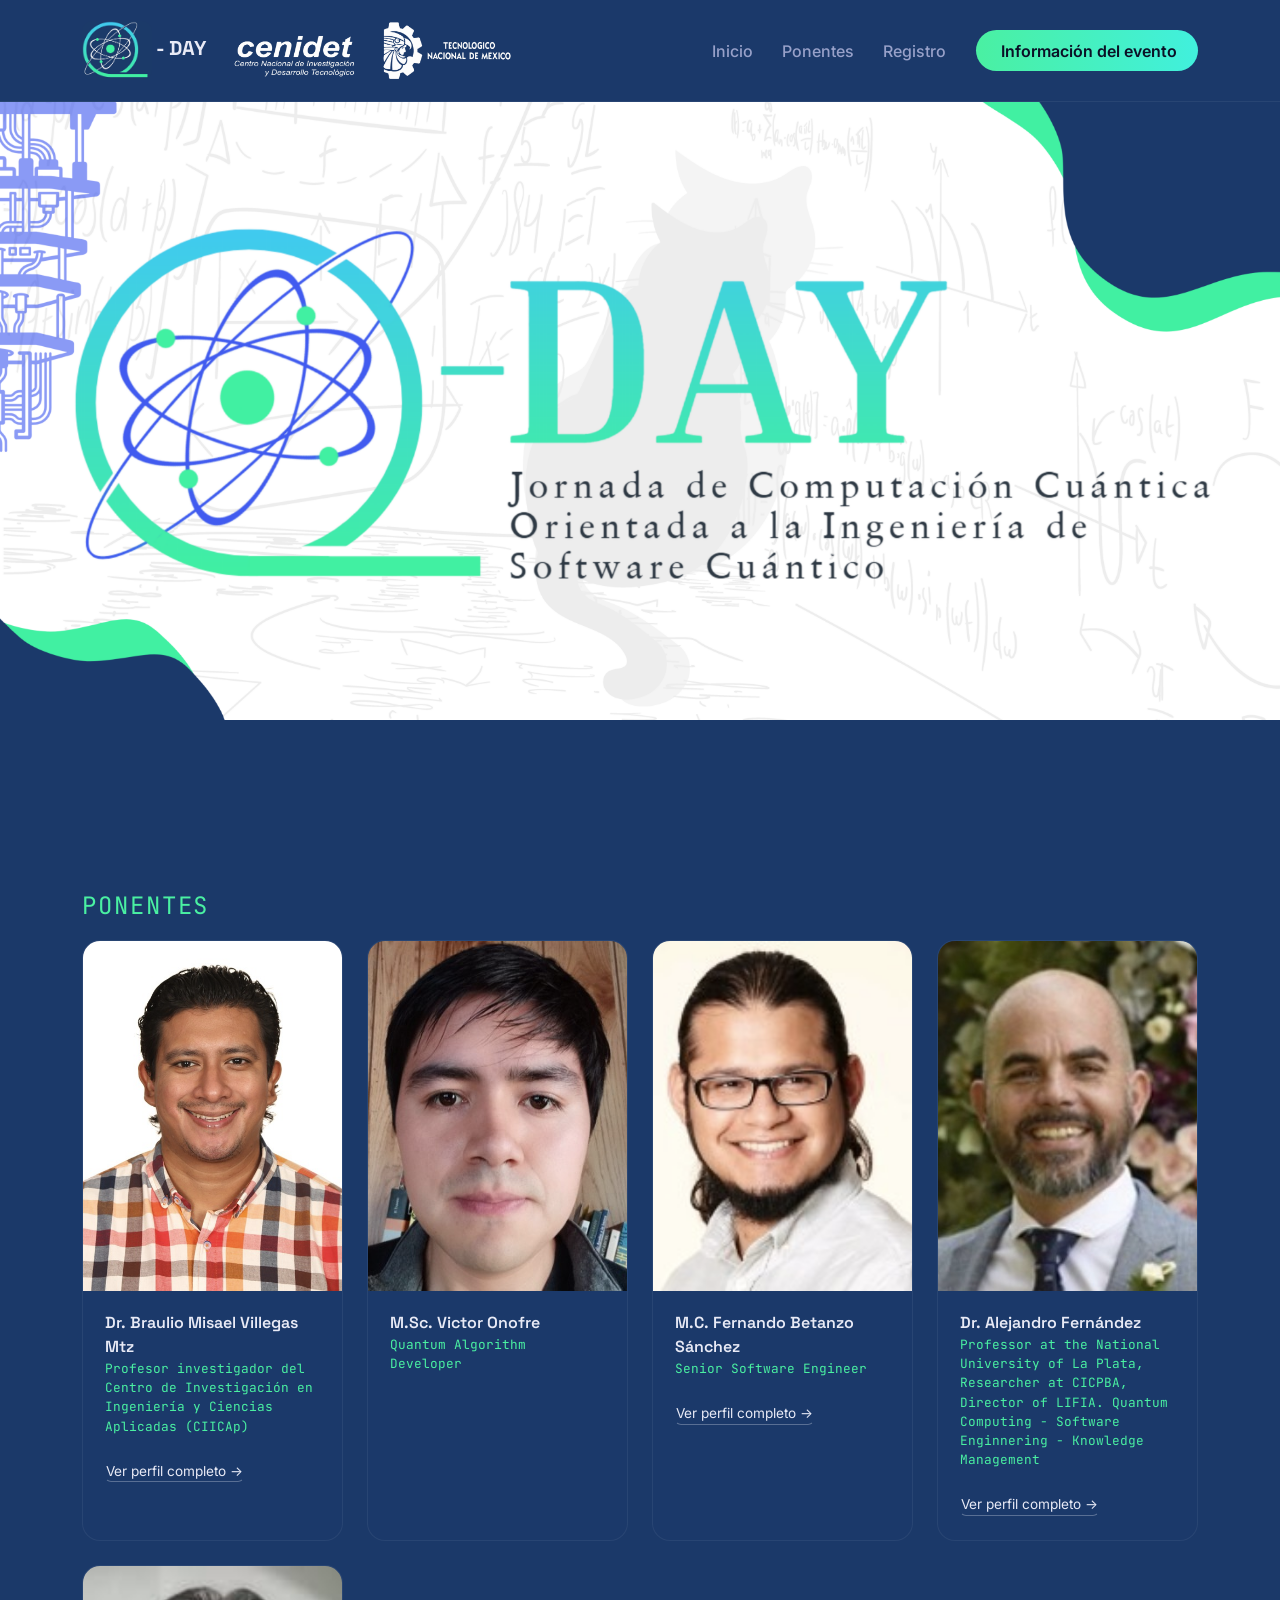
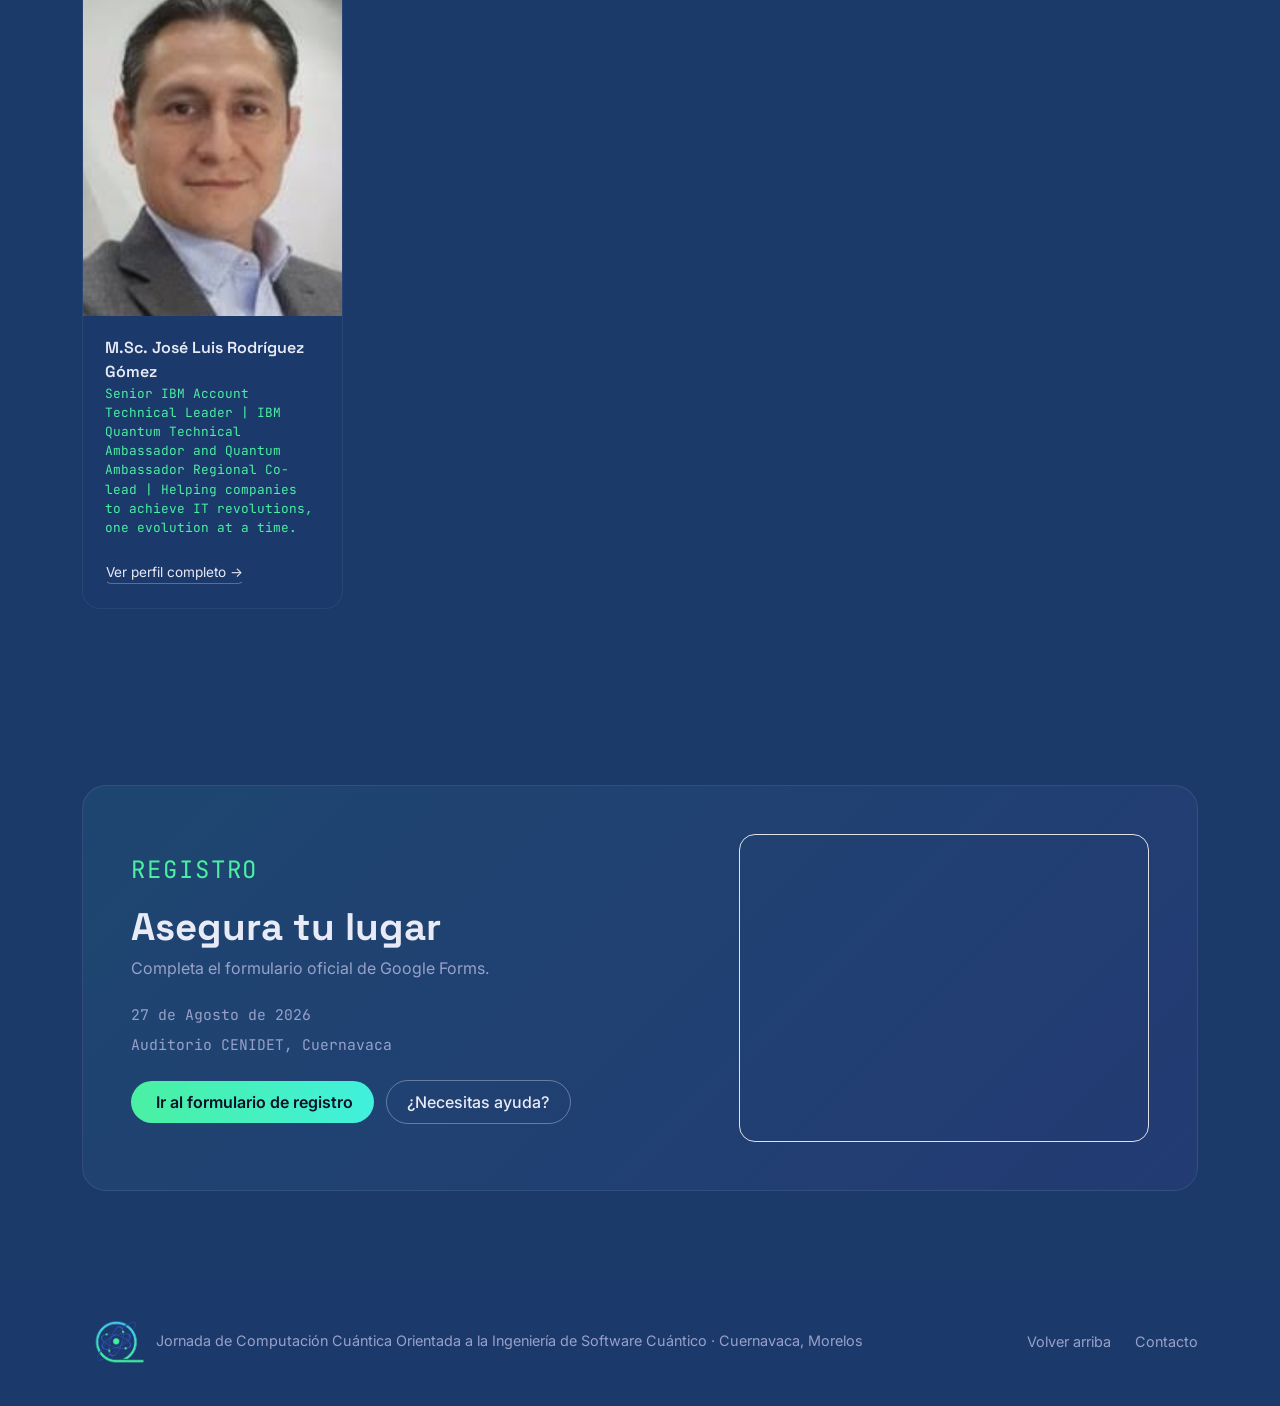
==== commit 172fc2a4: "Actualización de imágenes y se agrega página de información del evento" ====
--- a/index.html
+++ b/index.html
@@ -31,9 +31,9 @@
           <li class="nav-item"><a class="nav-link" href="#ponentes">Ponentes</a></li>
           <li class="nav-item"><a class="nav-link" href="#registro">Registro</a></li>
           <li class="nav-item ms-lg-3">
-            <button class="btn btn-quantum" href="info_evento.html">
-              <i class="fa-solid fa-circle-info me-1"></i> Información del evento
-            </button>
+              <a href="infoevento.html" class="btn btn-quantum">
+                <i class="fa-solid fa-circle-info me-1"></i> Información del evento
+              </a>
           </li>
         </ul>
       </div>
@@ -51,17 +51,17 @@
       <div class="carousel-inner">
         <div class="carousel-item active">
           <div class="hero-slide"
-            style="background-image:url('img/izquierda\ -\ 1.png');">
+            style="background-image:url('img/QD1.png');">
           </div>
         </div>
         <div class="carousel-item">
           <div class="hero-slide"
-            style="background-image:url('img/Centro\ -\ 2.png');">
+            style="background-image:url('img/QD2.png');">
           </div>
         </div>
         <div class="carousel-item">
           <div class="hero-slide"
-            style="background-image:url(img/Derecha\ -\ 3.png);">
+            style="background-image:url('img/QD3.png');">
           </div>
         </div>
       </div>
@@ -210,34 +210,6 @@
 
   <!-- ===================== MODALES ===================== -->
 
-  <!-- Modal: información general del evento -->
-  <div class="modal fade" id="modalInfoEvento" tabindex="-1" aria-hidden="true">
-    <div class="modal-dialog modal-dialog-centered">
-      <div class="modal-content">
-        <div class="modal-header">
-          <h5 class="modal-title"><img src="img/logo_q.png" alt="" class="logoQ">Jornada de Computación Cuántica
-            Orientada a la Ingeniería de Software Cuántico</h5>
-          <button type="button" class="btn-close" data-bs-dismiss="modal"></button>
-        </div>
-        <div class="modal-body">
-          <p>La Primera Jornada de Computación Cuántica orientada a la Ingeniería de Software Cuántico es un espacio
-            académico
-            de carácter nacional e internacional que reúne a estudiantes, docentes, investigadores y profesionales
-            interesados
-            en las tecnologías cuánticas y su aplicación en la ingeniería de software. A través de un formato híbrido,
-            el evento
-            promueve la difusión del conocimiento, el intercambio de experiencias y la generación de oportunidades de
-            formación,
-            investigación y colaboración entre la comunidad académica y científica.</p>
-          <ul class="ket-list list-unstyled">
-            <li><i class="fa-solid fa-calendar-day"></i> 27 de Agosto de 2026</li>
-            <li><i class="fa-solid fa-location-dot"></i> Modalidad Híbrida CENIDET, Cuernavaca, Morelos</li>
-          </ul>
-        </div>
-      </div>
-    </div>
-  </div>
-
   <!-- Modal: ayuda con el registro -->
   <div class="modal fade" id="modalAyudaRegistro" tabindex="-1" aria-hidden="true">
     <div class="modal-dialog modal-dialog-centered">
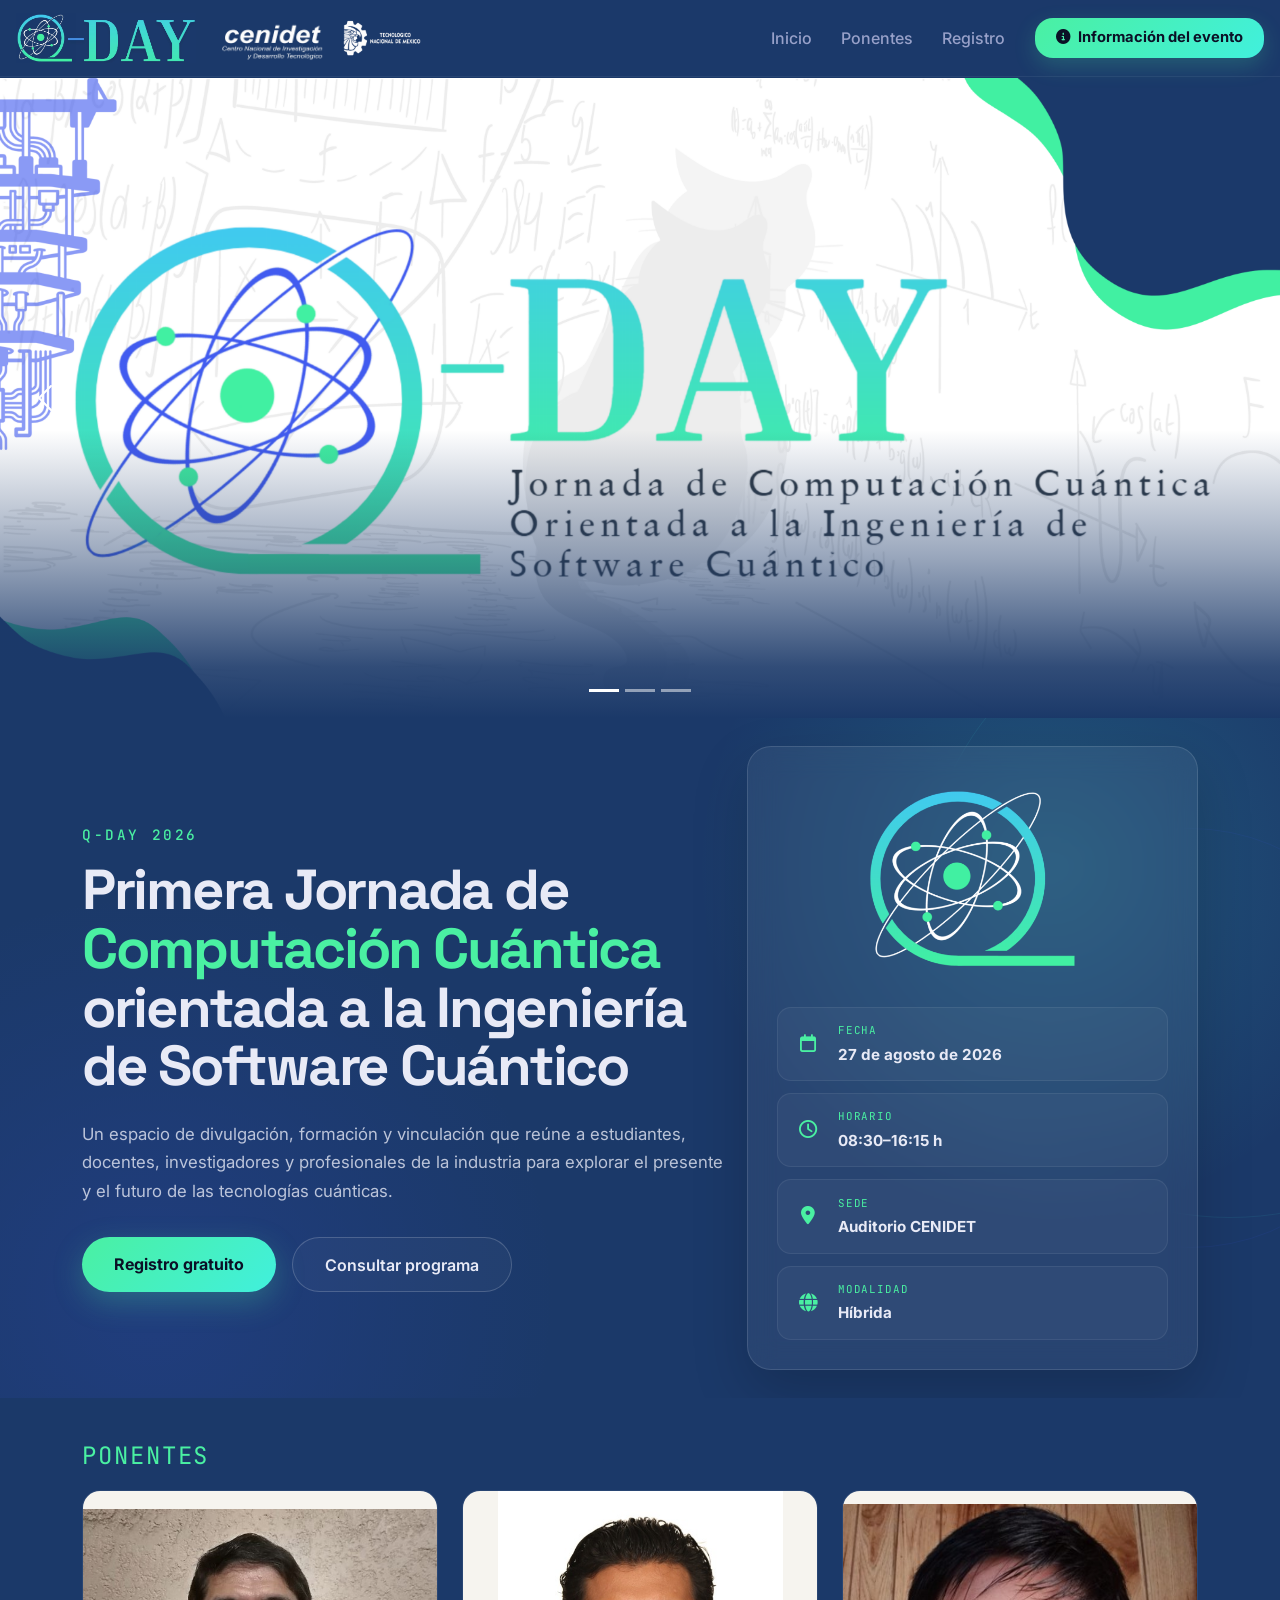
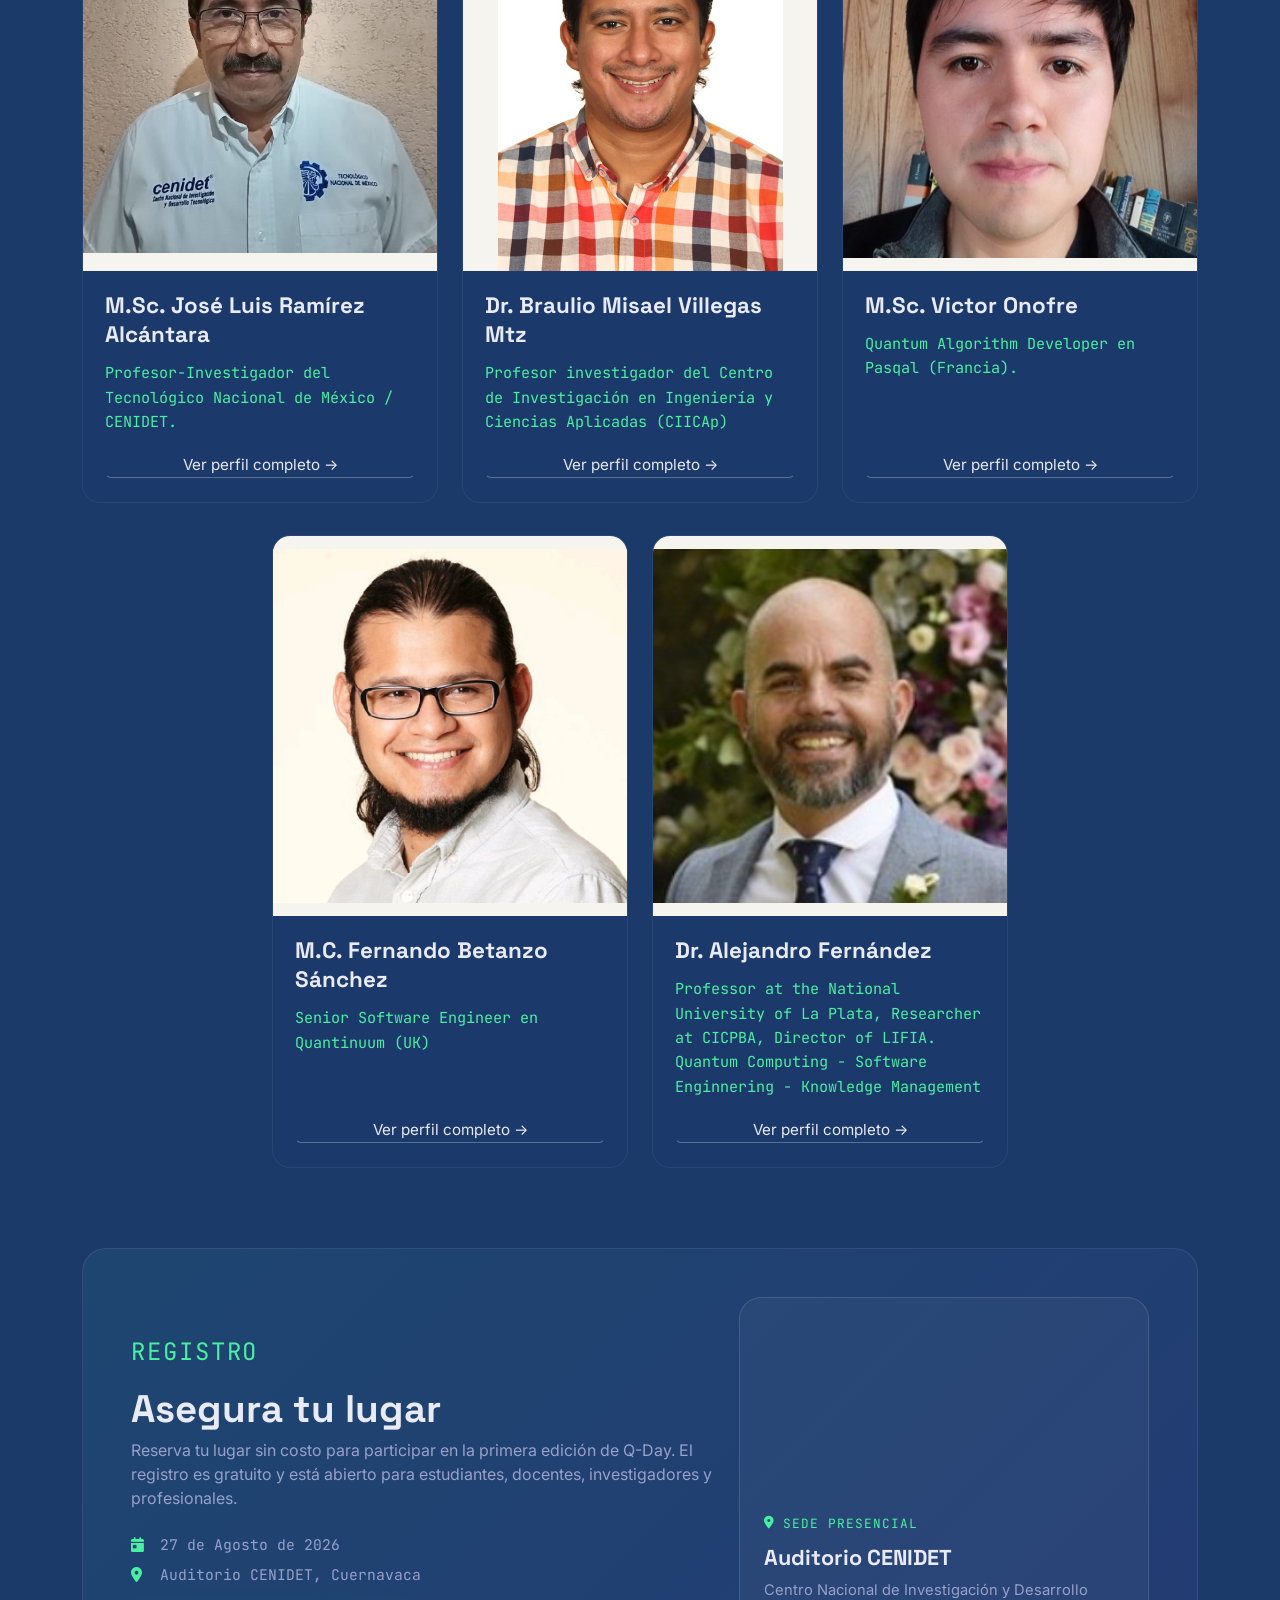
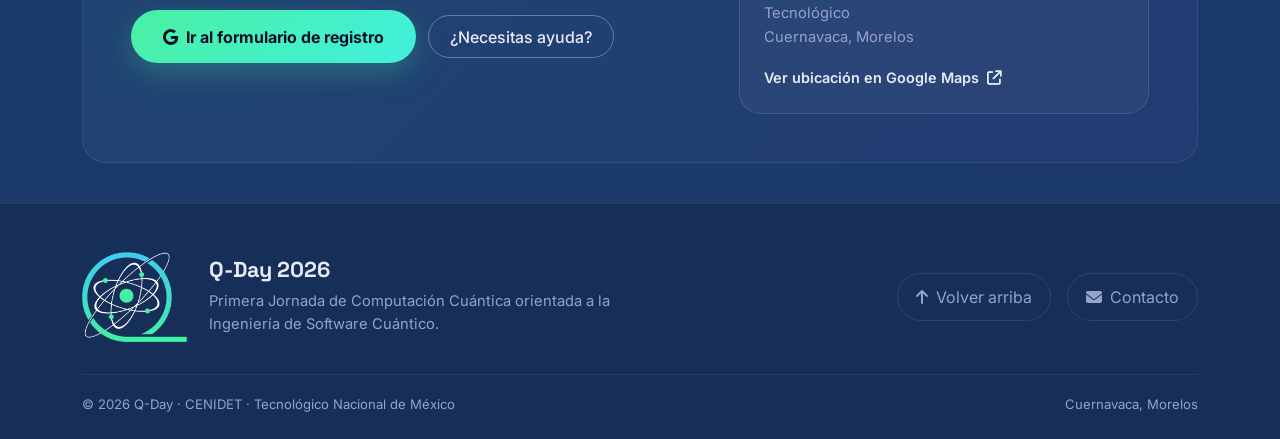
==== commit ee724830: "v2 de pagina" ====
--- a/index.html
+++ b/index.html
@@ -9,17 +9,18 @@
   <link href="https://cdn.jsdelivr.net/npm/bootstrap@5.3.3/dist/css/bootstrap.min.css" rel="stylesheet">
   <link rel="stylesheet" href="styles.css">
   <link rel="preconnect" href="https://fonts.googleapis.com">
-  <link
-    href="https://fonts.googleapis.com/css2?family=Space+Grotesk:wght@400;500;600;700&family=Inter:wght@400;500;600&family=JetBrains+Mono:wght@400;500&display=swap"
+  <link href="https://fonts.googleapis.com/css2?family=Space+Grotesk:wght@400;500;600;700&family=Inter:wght@400;500;600&family=JetBrains+Mono:wght@400;500&display=swap"
     rel="stylesheet">
+  <link rel="stylesheet" href="https://cdnjs.cloudflare.com/ajax/libs/font-awesome/6.6.0/css/all.min.css">
 
 </head>
 <body>
 
   <!-- ===================== HEADER ===================== -->
-  <nav class="navbar navbar-expand-lg navbar-quantum fixed-top py-3">
-    <div class="container">
-      <a class="navbar-brand brand" href="#inicio"><img src="img/logo_q_blanco.jpeg" alt="" class="logoQ"> - DAY </a>
+  <nav class="navbar navbar-expand-lg navbar-quantum fixed-top py-2">
+    <div class="container-fluid px-3">
+      <a class="navbar-brand brand" href="#inicio">
+      <img src="img/Q-DAY-TITULO.jpeg" alt="" class="logoQ"></a>
       <img src="img/Cenidet_logo.png" class="logoCeni">
       <img src="img/TecNM_logo_blanco.png" class="logoTec">
       <button class="navbar-toggler" type="button" data-bs-toggle="collapse" data-bs-target="#navMenu">
@@ -27,7 +28,8 @@
       </button>
       <div class="collapse navbar-collapse justify-content-end" id="navMenu">
         <ul class="navbar-nav align-items-lg-center">
-          <li class="nav-item"><a class="nav-link" href="#inicio">Inicio</a></li>
+          <li class="nav-item ms-lg-5">
+          <a class="nav-link" href="#inicio">Inicio</a></li>
           <li class="nav-item"><a class="nav-link" href="#ponentes">Ponentes</a></li>
           <li class="nav-item"><a class="nav-link" href="#registro">Registro</a></li>
           <li class="nav-item ms-lg-3">
@@ -40,57 +42,192 @@
     </div>
   </nav>
 
-  <!-- ===================== HERO / SLIDER ===================== -->
-  <header id="inicio">
-    <div id="heroCarousel" class="carousel slide carousel-fade" data-bs-ride="carousel">
-      <!--<div class="carousel-indicators">
-        <button type="button" data-bs-target="#heroCarousel" data-bs-slide-to="0" class="active"></button>
-        <button type="button" data-bs-target="#heroCarousel" data-bs-slide-to="1"></button>
-        <button type="button" data-bs-target="#heroCarousel" data-bs-slide-to="2"></button>
-      </div>-->
+  <!-- ===================== CARRUSEL PRINCIPAL ===================== -->
+  <section class="banner-carousel">
+    <div
+      id="qdayBannerCarousel"
+      class="carousel slide carousel-fade"
+      data-bs-ride="carousel"
+      data-bs-interval="5000">
+
+      <div class="carousel-indicators">
+        <button
+          type="button"
+          data-bs-target="#qdayBannerCarousel"
+          data-bs-slide-to="0"
+          class="active"
+          aria-current="true"
+          aria-label="Banner 1">
+        </button>
+
+        <button
+          type="button"
+          data-bs-target="#qdayBannerCarousel"
+          data-bs-slide-to="1"
+          aria-label="Banner 2">
+        </button>
+
+        <button
+          type="button"
+          data-bs-target="#qdayBannerCarousel"
+          data-bs-slide-to="2"
+          aria-label="Banner 3">
+        </button>
+      </div>
+
       <div class="carousel-inner">
+
         <div class="carousel-item active">
-          <div class="hero-slide"
-            style="background-image:url('img/QD1.png');">
-          </div>
-        </div>
+          <img
+            src="img/QD1.png"
+            class="d-block w-100 banner-carousel-image"
+            alt="Banner promocional de Q-Day">
+        </div>
+
         <div class="carousel-item">
-          <div class="hero-slide"
-            style="background-image:url('img/QD2.png');">
-          </div>
-        </div>
+          <img
+            src="img/QD2.png"
+            class="d-block w-100 banner-carousel-image"
+            alt="Identidad gráfica de Q-Day">
+        </div>
+
         <div class="carousel-item">
-          <div class="hero-slide"
-            style="background-image:url('img/QD3.png');">
-          </div>
-        </div>
-      </div>
-
-      <!-- Texto fijo sobre el carrusel -->
-      <div class="hero-caption">
-        <!--<p class="eyebrow mb-3">Q-DAY</p>
-        <h1 class="mb-3">Jornada de <em>Computación Cuántica Orientada a la Ingeniería de Software Cuántico</em></h1>
-        <p class="hero-meta mb-4">27 de Agosto de 2026 · Modalidad Híbrida - CENIDET, Cuernavaca, Morelos</p>
-        <a href="#registro" class="btn btn-quantum me-2">Registrarme</a>
-      </div>-->
-
-      <!--<button class="carousel-control-prev" type="button" data-bs-target="#heroCarousel" data-bs-slide="prev">
-        <span class="carousel-control-prev-icon"></span>
+          <img
+            src="img/QD3.png"
+            class="d-block w-100 banner-carousel-image"
+            alt="Información general de Q-Day">
+        </div>
+
+      </div>
+
+      <button
+        class="carousel-control-prev"
+        type="button"
+        data-bs-target="#qdayBannerCarousel"
+        data-bs-slide="prev">
+
+        <span class="carousel-control-prev-icon" aria-hidden="true"></span>
+        <span class="visually-hidden">Anterior</span>
       </button>
-      <button class="carousel-control-next" type="button" data-bs-target="#heroCarousel" data-bs-slide="next">
-        <span class="carousel-control-next-icon"></span>
-      </button>-->
-    </div>
-  </header>
+
+      <button
+        class="carousel-control-next"
+        type="button"
+        data-bs-target="#qdayBannerCarousel"
+        data-bs-slide="next">
+
+        <span class="carousel-control-next-icon" aria-hidden="true"></span>
+        <span class="visually-hidden">Siguiente</span>
+      </button>
+
+    </div>
+  </section>
+
+  <!-- ===================== HERO ===================== -->
+<header id="inicio" class="hero-quantum">
+  <div class="container">
+    <div class="row align-items-center gy-5">
+
+      <!-- Información principal -->
+      <div class="col-lg-7">
+        <p class="hero-kicker">Q-DAY 2026</p>
+
+        <h1 class="hero-title">
+          Primera Jornada de
+          <span>Computación Cuántica</span>
+          orientada a la Ingeniería de Software Cuántico
+        </h1>
+
+        <p class="hero-description">
+          Un espacio de divulgación, formación y vinculación que reúne a
+          estudiantes, docentes, investigadores y profesionales de la industria
+          para explorar el presente y el futuro de las tecnologías cuánticas.
+        </p>
+
+        <div class="hero-actions">
+          <a
+              href="https://docs.google.com/forms/d/e/1FAIpQLSfn6Pfu4XmFD0uXMZKRlUsbhpeH9GpSEDR9-cLj3hVXdWts2w/viewform"
+              target="_blank"
+              rel="noopener"
+              class="btn btn-quantum">
+              Registro gratuito
+          </a>
+
+          <a href="infoevento.html" class="btn btn-hero-secondary">
+            Consultar programa
+          </a>
+        </div>
+      </div>
+
+      <!-- Identidad visual -->
+      <div class="col-lg-5 d-flex justify-content-center">
+        <div class="hero-identity">
+          <img
+            src="img/logo_q.png"
+            alt="Isotipo de Q-Day"
+            class="hero-logo">
+
+          <div class="hero-event-data">
+
+        <div class="event-data-item">
+          <i class="fa-regular fa-calendar"></i>
+          <div>
+            <span class="event-data-label">Fecha</span>
+            <strong>27 de agosto de 2026</strong>
+          </div>
+        </div>
+
+        <div class="event-data-item">
+          <i class="fa-regular fa-clock"></i>
+          <div>
+            <span class="event-data-label">Horario</span>
+            <strong>08:30–16:15 h</strong>
+          </div>
+        </div>
+
+        <div class="event-data-item">
+          <i class="fa-solid fa-location-dot"></i>
+          <div>
+            <span class="event-data-label">Sede</span>
+            <strong>Auditorio CENIDET</strong>
+          </div>
+        </div>
+
+        <div class="event-data-item">
+          <i class="fa-solid fa-globe"></i>
+          <div>
+            <span class="event-data-label">Modalidad</span>
+            <strong>Híbrida</strong>
+          </div>
+        </div>
+
+      </div>
+
+    </div>
+  </div>
+</header>
 
   <!-- ===================== PONENTES ===================== -->
   <section id="ponentes">
     <div class="container">
       <p class="eyebrow">PONENTES</p>
 
-      <div class="row g-4">
-
-        <div class="col-md-6 col-lg-3">
+      <div class="row g-4 justify-content-center">
+
+        <div class="col-md-6 col-lg-4">
+          <div class="speaker-card">
+            <img class="speaker-photo" src="img/Msc_JLRA.jpg">
+            <div class="speaker-body">
+              <p class="speaker-name">M.Sc. José Luis Ramírez Alcántara</p>
+              <p class="speaker-role">Profesor-Investigador del Tecnológico Nacional de México / CENIDET.</p>
+              <!--<p class="speaker-topic">Redes neuronales variacionales</p>-->
+              <button class="btn btn-link-quantum p-0" data-bs-toggle="modal" data-bs-target="#modalPonente5">Ver
+                perfil completo →</button>
+            </div>
+          </div>
+        </div>
+
+        <div class="col-md-6 col-lg-4">
           <div class="speaker-card">
             <img class="speaker-photo" src="img/Dr_Braulio.jpeg">
             <div class="speaker-body">
@@ -98,38 +235,42 @@
               <p class="speaker-role"> Profesor investigador del Centro de Investigación en Ingeniería y Ciencias
                 Aplicadas (CIICAp)</p>
               <!--<p class="speaker-topic">Redes neuronales variacionales</p>-->
-              <button class="btn btn-link-quantum p-0 mt-2" data-bs-toggle="modal" data-bs-target="#modalPonente1">Ver
+              <button class="btn btn-link-quantum p-0" data-bs-toggle="modal" data-bs-target="#modalPonente1">Ver
                 perfil completo →</button>
             </div>
           </div>
         </div>
 
-        <div class="col-md-6 col-lg-3">
+        <div class="col-md-6 col-lg-4">
           <div class="speaker-card">
             <img class="speaker-photo" src="img/MSc_Victor.jpeg">
             <div class="speaker-body">
               <p class="speaker-name">M.Sc. Victor Onofre</p>
-              <p class="speaker-role">Quantum Algorithm Developer</p>
+              <p class="speaker-role">Quantum Algorithm Developer en Pasqal (Francia).</p>
               <!--<p class="speaker-topic">Esquemas basados en retículas</p>-->
-              <!--<button class="btn btn-link-quantum p-0 mt-2" data-bs-toggle="modal" data-bs-target="#modalPonente2">Ver perfil completo →</button>-->
+              <button class="btn btn-link-quantum p-0" data-bs-toggle="modal" data-bs-target="#modalPonente2">Ver perfil completo →</button>
             </div>
           </div>
         </div>
 
-        <div class="col-md-6 col-lg-3">
+      </div>
+
+      <div class="row g-4 justify-content-center mt-2">
+
+        <div class="col-md-6 col-lg-4">
           <div class="speaker-card">
             <img class="speaker-photo" src="img/MC_Fernando.jpeg">
             <div class="speaker-body">
               <p class="speaker-name">M.C. Fernando Betanzo Sánchez</p>
-              <p class="speaker-role">Senior Software Engineer</p>
+              <p class="speaker-role">Senior Software Engineer en Quantinuum (UK)</p>
               <!--<p class="speaker-topic">Redes neuronales variacionales</p>-->
-              <button class="btn btn-link-quantum p-0 mt-2" data-bs-toggle="modal" data-bs-target="#modalPonente3">Ver
+              <button class="btn btn-link-quantum p-0" data-bs-toggle="modal" data-bs-target="#modalPonente3">Ver
                 perfil completo →</button>
             </div>
           </div>
         </div>
 
-        <div class="col-md-6 col-lg-3">
+        <div class="col-md-6 col-lg-4">
           <div class="speaker-card">
             <img class="speaker-photo" src="img/Dr_Alejandro.jpeg">
             <div class="speaker-body">
@@ -137,22 +278,7 @@
               <p class="speaker-role">Professor at the National University of La Plata, Researcher at CICPBA,
                 Director of LIFIA. Quantum Computing - Software Enginnering - Knowledge Management</p>
               <!--<p class="speaker-topic">Redes neuronales variacionales</p>-->
-              <button class="btn btn-link-quantum p-0 mt-2" data-bs-toggle="modal" data-bs-target="#modalPonente4">Ver
-                perfil completo →</button>
-            </div>
-          </div>
-        </div>
-
-        <div class="col-md-6 col-lg-3">
-          <div class="speaker-card">
-            <img class="speaker-photo" src="img/Dr_JoseLuis.jpeg">
-            <div class="speaker-body">
-              <p class="speaker-name">M.Sc. José Luis Rodríguez Gómez</p>
-              <p class="speaker-role">Senior IBM Account Technical Leader |
-                IBM Quantum Technical Ambassador and Quantum Ambassador Regional Co-lead |
-                Helping companies to achieve IT revolutions, one evolution at a time.</p>
-              <!--<p class="speaker-topic">Redes neuronales variacionales</p>-->
-              <button class="btn btn-link-quantum p-0 mt-2" data-bs-toggle="modal" data-bs-target="#modalPonente5">Ver
+              <button class="btn btn-link-quantum p-0" data-bs-toggle="modal" data-bs-target="#modalPonente4">Ver
                 perfil completo →</button>
             </div>
           </div>
@@ -170,7 +296,7 @@
           <div class="col-lg-7">
             <p class="eyebrow">REGISTRO</p>
             <h2 class="section-title">Asegura tu lugar</h2>
-            <p class="section-sub mb-4">Completa el formulario oficial de Google Forms.</p>
+            <p class="section-sub mb-4">Reserva tu lugar sin costo para participar en la primera edición de Q-Day. El registro es gratuito y está abierto para estudiantes, docentes, investigadores y profesionales.</p>
             <ul class="list-unstyled ket-list mb-4">
               <li><i class="fa-solid fa-calendar-day"></i> 27 de Agosto de 2026</li>
               <li><i class="fa-solid fa-location-dot"></i> Auditorio CENIDET, Cuernavaca</li>
@@ -182,31 +308,106 @@
             <button class="btn btn-outline-quantum" data-bs-toggle="modal"
               data-bs-target="#modalAyudaRegistro">¿Necesitas ayuda?</button>
           </div>
+          
           <div class="col-lg-5">
-            <div class="ratio ratio-4x3 rounded-4 overflow-hidden border">
-              <iframe
-                src="https://docs.google.com/forms/d/e/1FAIpQLSfn6Pfu4XmFD0uXMZKRlUsbhpeH9GpSEDR9-cLj3hVXdWts2w/viewform?embedded=true"
-                width="640" height="3232" frameborder="0" marginheight="0" marginwidth="0">Cargando…</iframe>
+            <div class="registro-location-card">
+
+              <div class="registro-map">
+                <iframe
+                  src="https://www.google.com/maps?q=CENIDET%20Cuernavaca%20Morelos&output=embed"
+                  loading="lazy"
+                  referrerpolicy="no-referrer-when-downgrade"
+                  title="Ubicación del Auditorio CENIDET">
+                </iframe>
+              </div>
+
+              <div class="registro-location-body">
+                <span class="registro-location-label">
+                  <i class="fa-solid fa-location-dot"></i>
+                  Sede presencial
+                </span>
+
+                <h3>Auditorio CENIDET</h3>
+
+                <p>
+                  Centro Nacional de Investigación y Desarrollo Tecnológico<br>
+                  Cuernavaca, Morelos
+                </p>
+
+                <a
+                  href="https://www.google.com/maps/search/?api=1&query=CENIDET+Cuernavaca+Morelos"
+                  target="_blank"
+                  rel="noopener"
+                  class="registro-map-link">
+                  Ver ubicación en Google Maps
+                  <i class="fa-solid fa-arrow-up-right-from-square"></i>
+                </a>
+              </div>
+
             </div>
           </div>
+
         </div>
       </div>
     </div>
   </section>
 
-  <!-- ===================== FOOTER ===================== -->
-  <footer>
-    <div class="container d-flex flex-column flex-md-row justify-content-between align-items-center gap-3">
-      <div>
-        <img src="img/logo_q.png" alt="" class="logoQ">
-        Jornada de Computación Cuántica Orientada a la Ingeniería de Software Cuántico · Cuernavaca, Morelos
-      </div>
-      <div>
-        <a href="#inicio" class="me-3"><i class="fa-solid fa-arrow-up"></i> Volver arriba</a>
-        <a href="mailto:quantum.day@cenidet.tecnm.mx"><i class="fa-solid fa-envelope me-1"></i>Contacto</a>
-      </div>
-    </div>
-  </footer>
+ <!-- ===================== FOOTER ===================== -->
+<footer class="footer-quantum">
+  <div class="container">
+
+    <div class="row align-items-center gy-4">
+
+      <!-- Identidad -->
+      <div class="col-lg-6">
+        <div class="footer-brand">
+          <img
+            src="img/logo_q.png"
+            alt="Logotipo de Q-Day"
+            class="footer-logo">
+
+          <div>
+            <h2>Q-Day 2026</h2>
+
+            <p>
+              Primera Jornada de Computación Cuántica orientada a la
+              Ingeniería de Software Cuántico.
+            </p>
+          </div>
+        </div>
+      </div>
+
+      <!-- Enlaces -->
+      <div class="col-lg-6">
+        <div class="footer-links">
+          <a href="#inicio">
+            <i class="fa-solid fa-arrow-up"></i>
+            Volver arriba
+          </a>
+
+          <a href="mailto:quantum.day@cenidet.tecnm.mx">
+            <i class="fa-solid fa-envelope"></i>
+            Contacto
+          </a>
+        </div>
+      </div>
+
+    </div>
+
+    <div class="footer-divider"></div>
+
+    <div class="footer-bottom">
+      <p>
+        © 2026 Q-Day · CENIDET · Tecnológico Nacional de México
+      </p>
+
+      <p>
+        Cuernavaca, Morelos
+      </p>
+    </div>
+
+  </div>
+</footer>
 
   <!-- ===================== MODALES ===================== -->
 
@@ -236,15 +437,17 @@
           <button type="button" class="btn-close" data-bs-dismiss="modal"></button>
         </div>
         <div class="modal-body">
-          <p class="small">El Dr. Braulio Misael Villegas Martínez es físico por la Universidad Veracruzana y doctor en
-            Óptica por el INAOE.
-            Su trabajo se enfoca en óptica y computación cuántica, destacando por sus contribuciones en investigación,
-            educación y colaboración
-            internacional en tecnologías cuánticas. Es cofundador de QubitHub, profesor investigador del CIICAp-UAEM,
-            profesor visitante en Loyola
-            University Chicago y miembro del Sistema Nacional de Investigadores, Nivel I. En 2025 fue reconocido por la
-            UNESCO dentro de la
-            iniciativa Quantum 100 por su impacto en el desarrollo y difusión de las tecnologías cuánticas.</p>
+          <p class="small">
+          El <strong>Dr. Braulio Misael Villegas Martínez</strong> es físico por la Universidad Veracruzana y doctor en Óptica por el Instituto Nacional de Astrofísica, Óptica y Electrónica (INAOE). Su investigación se centra en la óptica cuántica, las guías de onda, los sistemas con simetría PT y la computación cuántica. Ha realizado estancias de investigación en el College of Optics and Photonics, el Center for Research Computing de la Universidad de Notre Dame y el Discovery Partners Institute de la Universidad de Illinois, donde colaboró con el equipo de nanoHUB en el desarrollo de iniciativas de educación y computación cuántica.
+          </p>
+
+          <p class="small">
+          Es cofundador de <strong>QubitHub</strong>, una iniciativa dedicada a fortalecer la educación y la colaboración en tecnologías cuánticas en México y Latinoamérica. En el ámbito industrial se desempeñó como científico de datos en Relativity6, aplicando técnicas de inteligencia artificial para el análisis y clasificación de información en entornos empresariales. Asimismo, ha sido conferencista invitado en instituciones de prestigio internacional, entre ellas la Universidad de Berlín, el Poznan Supercomputing and Networking Center (Polonia), la University of Edinburgh (Escocia) y la University of Ljubljana (Eslovenia).
+          </p>
+
+          <p class="small mb-0">
+          En 2025 fue reconocido por la <strong>UNESCO</strong> como parte de la iniciativa <em>Quantum 100</em>, que distingue a investigadores y líderes con contribuciones destacadas al desarrollo y la difusión de las tecnologías cuánticas. Actualmente es Profesor-Investigador del Centro de Investigación en Ingeniería y Ciencias Aplicadas (CIICAp) de la Universidad Autónoma del Estado de Morelos, Profesor Visitante en Loyola University Chicago y miembro del Sistema Nacional de Investigadores, Nivel I.
+          </p>
           <!--<p class="fw-semibold mb-1 mt-3">Ponencia:</p>
         <p class="small mb-0">"Computación Cuántica en México: Cómo Construir una Carrera con Impacto Internacional"</p>-->
         </div>
@@ -252,22 +455,31 @@
     </div>
   </div>
 
-  <!--<div class="modal fade" id="modalPonente2" tabindex="-1" aria-hidden="true">
-  <div class="modal-dialog modal-dialog-centered">
-    <div class="modal-content">
-      <div class="modal-header">
-        <h5 class="modal-title">Dr. Ismael Ortega</h5>
-        <button type="button" class="btn-close" data-bs-dismiss="modal"></button>
-      </div>
-      <div class="modal-body">
-        <p class="speaker-role mb-2">Criptografía post-cuántica</p>
-        <p class="text-muted small">Especialista en esquemas de cifrado resistentes a ataques cuánticos, particularmente sistemas basados en retículas y su implementación en infraestructuras críticas.</p>
-        <p class="fw-semibold mb-1 mt-3">Ponencia:</p>
-        <p class="text-muted small mb-0">"Esquemas basados en retículas: preparando la migración post-cuántica"</p>
-      </div>
-    </div>
-  </div>
-</div>-->
+  <div class="modal fade" id="modalPonente2" tabindex="-1" aria-hidden="true">
+    <div class="modal-dialog modal-dialog-centered">
+      <div class="modal-content">
+        <div class="modal-header">
+          <h5 class="modal-title">M.Sc. Victor Onofre</h5>
+          <button type="button" class="btn-close" data-bs-dismiss="modal"></button>
+        </div>
+        <div class="modal-body">
+          <p class="small">
+          El M.Sc. Víctor Onofre es <strong>Quantum Algorithm Developer en Pasqal</strong>, empresa líder en el desarrollo de computadoras cuánticas basadas en átomos neutros con sede en Francia. Su trabajo se centra en el diseño e implementación de algoritmos cuánticos para aplicaciones reales sobre hardware cuántico de última generación, contribuyendo al desarrollo de soluciones para optimización, simulación y computación cuántica híbrida.
+          </p>
+
+          <p class="small">
+          Es egresado de la Universidad Nacional Autónoma de México (UNAM), donde desarrolló investigación en simulación de sistemas cuánticos abiertos y algoritmos cuánticos. A lo largo de su trayectoria ha participado en proyectos internacionales de investigación y desarrollo, destacando como integrante del equipo ganador de la división híbrida del <em>iQuHACK 2021</em>, el hackathon internacional de computación cuántica organizado por el Massachusetts Institute of Technology (MIT).
+          </p>
+
+          <p class="small mb-0">
+          Actualmente forma parte del equipo de Pasqal, impulsando el desarrollo de algoritmos para una de las arquitecturas cuánticas más prometedoras a nivel mundial. Su experiencia conecta la investigación académica con la industria, aportando una visión práctica sobre los retos y oportunidades para llevar la computación cuántica hacia aplicaciones de impacto real.
+          </p>
+          <!--<p class="fw-semibold mb-1 mt-3">Ponencia:</p>
+        <p class="small mb-0">"Computación Cuántica en México: Cómo Construir una Carrera con Impacto Internacional"</p>-->
+        </div>
+      </div>
+    </div>
+  </div>
 
   <div class="modal fade" id="modalPonente3" tabindex="-1" aria-hidden="true">
     <div class="modal-dialog modal-dialog-centered">
@@ -277,12 +489,15 @@
           <button type="button" class="btn-close" data-bs-dismiss="modal"></button>
         </div>
         <div class="modal-body">
-          <p class="small">Especialista en aseguramiento de la calidad de software en Cambridge Quantum Computing
-            (ahora Quantinuum). Con experiencia en Oracle y una maestría de Delft University of Technology, aporta una
-            visión
-            clave en la calidad del software cuántico.</p>
-          <!--<p class="fw-semibold mb-1 mt-3">Ponencia:</p>
-        <p class="small mb-0">""</p>-->
+          <p class="small">
+          El <strong>M.C. Fernando Betanzo Sánchez</strong> forma parte de <strong>Quantinuum</strong>, una de las empresas líderes a nivel mundial en el desarrollo de tecnologías de computación cuántica. Su trayectoria combina una sólida formación en ingeniería de software y aseguramiento de la calidad con experiencia especializada en pruebas y validación de software para sistemas cuánticos, contribuyendo al desarrollo de herramientas que acercan la computación cuántica a aplicaciones reales.
+          </p>
+
+          <p class="small">
+          Realizó estudios de posgrado en la <strong>Technische Universiteit Delft (Países Bajos)</strong>, donde se especializó en tecnologías relacionadas con el Internet Cuántico y las redes cuánticas a través del ecosistema de investigación <strong>QuTech</strong>. Además, cuenta con certificación internacional como <strong>ISTQB Certified Tester</strong>, fortaleciendo su experiencia en aseguramiento de la calidad de software y procesos de validación.  
+
+          <p class="small mb-0">
+          Además de su labor técnica en Quantinuum, participa activamente en actividades de divulgación y formación de talento en computación cuántica, compartiendo su experiencia sobre el desarrollo profesional dentro de la industria y los retos de construir software para tecnologías cuánticas de última generación. Su perfil representa el vínculo entre la ingeniería de software tradicional y el creciente ecosistema industrial de la computación cuántica.  
         </div>
       </div>
     </div>
@@ -296,8 +511,16 @@
           <button type="button" class="btn-close" data-bs-dismiss="modal"></button>
         </div>
         <div class="modal-body">
-          <p class="small">Director del LIFIA y Profesor en la UNLP. Miembro fundador de RIPAISC y
-            coordinador de Computación Cuántica en CLEI, impulsando la ingeniería de software cuántico en Iberoamérica.
+          <p class="small">
+          El Dr. Alejandro Fernández es director del centro de investigación LIFIA de la Universidad Nacional de La Plata (UNLP) y profesor titular de la Facultad de Informática. Es Licenciado en Informática por la UNLP y obtuvo su doctorado en la FernUniversität de Hagen, Alemania, mientras trabajaba como investigador en el Instituto Fraunhofer. También es investigador independiente en la Comisión de Investigaciónes Científicas de la Provincia de Buenos Aires (CICPBA) y cuenta con una destacada trayectoria en el campo de la informática.
+          </p>
+
+          <p class="small">
+          Actualmente, Alejandro lidera el proyecto <em>"Ingeniería de software cuántico en la era NISQ: recursos, copilotos y educación"</em>, cuyo objetivo es mejorar las metodologías de ingeniería de software cuántico en el contexto de los dispositivos NISQ (cuánticos de escala intermedia con ruido). Este proyecto se centra en el desarrollo de marcos y herramientas para facilitar la gestión de recursos y explorar la integración de la inteligencia artificial en los procesos de desarrollo de software cuántico. Además, participa en investigaciones relacionadas con la ingeniería de software y los sistemas colaborativos.
+          </p>
+
+          <p class="small mb-0">
+          Como miembro fundador de la Red Iberoamericana para el Avance de la Ingeniería de Software Cuántico (RIPAISC) y coordinador del Grupo de Computación Cuántica del CLEI (Centro Latinoamericano de Estudios en Informática), promueve activamente la colaboración y el intercambio de conocimientos dentro de la comunidad científica latinoamericana. Su liderazgo en varios proyectos de investigación innovadores ha dado lugar a publicaciones de impacto que contribuyen al avance de la disciplina. Alejandro también se dedica a orientar y asesorar a estudiantes, guiando a la próxima generación de investigadores en su trayectoria académica y profesional.
           </p>
           <!--<p class="fw-semibold mb-1 mt-3">Ponencia:</p>
         <p class="small mb-0">"Redes neuronales variacionales en la era NISQ"</p>-->
@@ -310,16 +533,20 @@
     <div class="modal-dialog modal-dialog-centered">
       <div class="modal-content">
         <div class="modal-header">
-          <h5 class="modal-title">M.Sc. José Luis Rodríguez Gómez</h5>
+          <h5 class="modal-title">M.Sc. José Luis Ramírez Alcántara</h5>
           <button type="button" class="btn-close" data-bs-dismiss="modal"></button>
         </div>
         <div class="modal-body">
-          <p class="small">Arquitecto Sénior de Tecnologías de la Información con más de 20 años de experiencia
-            en arquitectura de software, computación en la nube, DevSecOps, transformación digital e inteligencia
-            artificial.
-            Es **CCSP**, miembro fundador del Capítulo de **(ISC)² Ciudad de México** y **Codirector Regional de IBM
-            Quantum
-            Ambassador para América Latina**, impulsando la adopción e innovación en tecnologías emergentes.
+          <p class="small">
+          El M.Sc. José Luis Ramírez Alcántara es <strong>Profesor-Investigador del Tecnológico Nacional de México / CENIDET</strong>, con una amplia trayectoria en la formación de recursos humanos, la innovación educativa y el fortalecimiento de las ciencias computacionales. Es Ingeniero Civil y Licenciado en Matemática Educativa por la Universidad Autónoma de Guerrero, Maestro en Matemática Educativa por el Centro de Investigación y de Estudios Avanzados (CINVESTAV) del Instituto Politécnico Nacional y Maestro en Didáctica de las Matemáticas y las Ciencias Experimentales por la Universidad Autónoma de Barcelona.
+          </p>
+
+          <p class="small">
+          Desde 1990 ha contribuido al desarrollo académico del CENIDET, impartiendo asignaturas como Matemáticas Discretas, Metodología de la Investigación y Teoría de la Computación, además de participar en el diseño de programas de formación y actualización para estudiantes y docentes del Tecnológico Nacional de México. Su labor ha sido clave en la consolidación de una cultura de innovación y excelencia académica dentro de la institución.
+          </p>
+
+          <p class="small mb-0">
+          En años recientes ha impulsado la incorporación de la <strong>Computación Cuántica</strong> como un área estratégica dentro del CENIDET y del Tecnológico Nacional de México, promoviendo iniciativas de formación, divulgación, colaboración académica y vinculación con instituciones nacionales e internacionales. Su liderazgo ha sido fundamental para consolidar espacios como <strong>Q-Day</strong>, fortaleciendo el posicionamiento institucional en el desarrollo de talento y la construcción de capacidades en Computación Cuántica e Ingeniería de Software Cuántico.
           </p>
           <!--<p class="fw-semibold mb-1 mt-3">Ponencia:</p>
         <p class="small mb-0">"Redes neuronales variacionales en la era NISQ"</p>-->
--- a/styles.css
+++ b/styles.css
@@ -20,6 +20,7 @@
     color: var(--text-light);
     font-family: var(--font-body);
     overflow-x: hidden;
+    padding-top: 78px;
 }
 
 h1,
@@ -80,6 +81,20 @@
     color: var(--qubit-0);
 }
 
+.navbar-quantum .btn-quantum {
+    padding: .72rem 1.3rem;
+    white-space: nowrap;
+    font-size: .92rem;
+    line-height: 1.2;
+    border-radius: 18px;
+    box-shadow: 0 8px 22px rgba(74, 240, 162, .20);
+}
+
+.navbar-quantum .btn-quantum:hover {
+    transform: translateY(-2px);
+    box-shadow: 0 12px 28px rgba(74, 240, 162, .30);
+}
+
 .brand {
     color: var(--text-light);
     font-weight: 700;
@@ -91,18 +106,19 @@
 }
 
 .btn-quantum {
-    background: linear-gradient(90deg, var(--qubit-0), var(--qubit-1));
+    background: linear-gradient(135deg, var(--qubit-0), var(--qubit-1));
     border: none;
     color: #0b1026;
-    font-weight: 600;
-    padding: .55rem 1.3rem;
-    border-radius: 50px;
-    transition: transform .2s ease, box-shadow .2s ease;
+    font-weight: 700;
+    padding: .9rem 2rem;
+    border-radius: 999px;
+    transition: all .25s ease;
+    box-shadow: 0 10px 30px rgba(74, 240, 162, .25);
 }
 
 .btn-quantum:hover {
-    transform: translateY(-2px);
-    box-shadow: 0 8px 22px rgba(139, 92, 246, .4);
+    transform: translateY(-3px);
+    box-shadow: 0 18px 40px rgba(74, 240, 162, .35);
     color: #0b1026;
 }
 
@@ -121,82 +137,230 @@
 }
 
 .logoQ {
-    width: 70px;
-    border-radius: 10px;
+    width: 180px;
+    height: auto;
+    display: block;
 }
 
 .logoCeni {
-    width: 150px;
+    width: 125px;
     height: auto;
 }
 
 .logoTec {
-    width: 150px;
+    width: 90px;
     height: auto;
 }
 
-/* ---------- ESTILOS PARA HERO Y CARRUSEL ---------- */
-#heroCarousel {
-    height: 800px;
-    min-height: 560px;
-}
-
-#heroCarousel .carousel-inner,
-#heroCarousel .carousel-item {
-    height: 100%;
-}
-
-.hero-slide {
-    height: 100%;
-    background-color: var(--bg-deep);
-    background-size: contain;
-    background-repeat: no-repeat;
-    background-position: center;
+/* ---------- Carousel ---------- */
+.banner-carousel {
     position: relative;
-}
-
-
-
-.hero-caption {
+    width: 100%;
+    margin: 0;
+    padding: 0;
+    overflow: hidden;
+    background: #1B396A;
+}
+
+.banner-carousel .carousel-item {
+    position: relative;
+}
+
+.banner-carousel .carousel-item::after {
+    content: "";
     position: absolute;
+    inset: 0;
     z-index: 2;
-    left: 0;
-    right: 0;
-    bottom: 9%;
+    pointer-events: none;
+    background: linear-gradient(
+        to bottom,
+        transparent 55%,
+        rgba(27, 57, 105, .45) 75%,
+        rgba(27, 57, 105, .9) 92%,
+        #1b3969 100%
+    );
+}
+
+.banner-carousel .carousel-control-prev,
+.banner-carousel .carousel-control-next {
+    width: 7%;
+    opacity: 1;
+    z-index: 5;
+}
+
+.banner-carousel .carousel-indicators {
+    z-index: 5;
+}
+
+/* ---------- HERO PRINCIPAL ---------- */
+.hero-quantum {
+    position: relative;
+    min-height: 680px;
+    padding: 0;
+    display: flex;
+    align-items: center;
+    overflow: hidden;
+    background:
+        radial-gradient(
+            circle at 82% 22%,
+            rgba(65, 240, 221, .16),
+            transparent 30%
+        ),
+        radial-gradient(
+            circle at 12% 85%,
+            rgba(65, 88, 255, .14),
+            transparent 32%
+        ),
+        var(--bg-deep);
+}
+
+.hero-quantum::before {
+    content: "";
+    position: absolute;
+    width: 620px;
+    height: 620px;
+    right: -260px;
+    top: -120px;
+    border: 1px solid rgba(65,240,221,.08);
+    border-radius: 50%;
+}
+
+.hero-quantum::after {
+    content: "";
+    position: absolute;
+    width: 420px;
+    height: 420px;
+    right: -120px;
+    top: 110px;
+    border: 1px solid rgba(65,88,255,.08);
+    border-radius: 50%;
+}
+
+.hero-quantum .container {
+    position: relative;
+    z-index: 2;
+}
+
+.hero-kicker {
+    margin-bottom: 1rem;
+    color: var(--qubit-0);
+    font-family: var(--font-mono);
+    font-size: .9rem;
+    font-weight: 500;
+    letter-spacing: .18em;
+}
+
+.hero-title {
+    max-width: 860px;
+    margin-bottom: 1.5rem;
+    color: var(--text-light);
+    font-family: var(--font-display);
+    font-size: clamp(2.4rem, 4.4vw, 4.2rem);
+    font-weight: 700;
+    line-height: 1.04;
+    letter-spacing: -.04em;
+}
+
+.hero-title span {
+    display: block;
+    color: var(--qubit-0);
+}
+
+.hero-description {
+    max-width: 680px;
+    margin-bottom: 2rem;
+    color: rgba(232, 234, 246, .78);
+    font-size: 1.05rem;
+    line-height: 1.7;
+}
+
+.hero-actions {
+    display: flex;
+    flex-wrap: wrap;
+    gap: 1rem;
+}
+
+.btn-hero-secondary {
+    padding: .9rem 2rem;
+    border-radius: 999px;
+    border: 1px solid rgba(255,255,255,.18);
+    color: var(--text-light);
+    text-decoration: none;
+    font-weight: 600;
+    transition: all .25s ease;
+    background: rgba(255,255,255,.03);
+}
+
+.btn-hero-secondary:hover {
+    color: var(--text-light);
+    border-color: var(--qubit-0);
+    background: rgba(74,240,162,.08);
+    transform: translateY(-3px);
+}
+
+.hero-identity {
+    width: 100%;
+    margin-left: auto;
+    padding: 1.8rem;
+    background: rgba(255, 255, 255, .06);
+    border: 1px solid rgba(255, 255, 255, .12);
+    border-radius: 24px;
+    backdrop-filter: blur(14px);
+    -webkit-backdrop-filter: blur(14px);
+    box-shadow: 0 22px 55px rgba(0, 0, 0, .18);
+}
+
+.hero-logo {
+    display: block;
+    width: 205px;
+    height: 205px;
+    margin: 0 auto 1.6rem;
+    object-fit: contain;
+}
+
+.hero-event-data {
+    display: flex;
+    flex-direction: column;
+    gap: .75rem;
+}
+
+.event-data-item {
+    padding: .9rem 1rem;
+    display: flex;
+    align-items: center;
+    gap: 1rem;
+    background: rgba(255, 255, 255, .035);
+    border: 1px solid rgba(255, 255, 255, .07);
+    border-radius: 14px;
+}
+
+.event-data-item i {
+    width: 28px;
+    flex-shrink: 0;
+    color: var(--qubit-0);
+    font-size: 1.15rem;
     text-align: center;
-    padding: 0 1rem;
-}
-
-.hero-caption h1 {
-    font-size: clamp(2rem, 5vw, 3.6rem);
-    font-weight: 700;
-    line-height: 1.1;
-}
-
-.hero-caption h1 em {
-    font-style: normal;
-    background: linear-gradient(90deg, var(--qubit-0), var(--qubit-1));
-    -webkit-background-clip: text;
-    background-clip: text;
-    color: transparent;
-}
-
-.hero-meta {
+}
+
+.event-data-label {
+    display: block;
+    margin-bottom: .2rem;
+    color: var(--qubit-0);
     font-family: var(--font-mono);
-    color: var(--text-muted);
+    font-size: .68rem;
+    letter-spacing: .08em;
+    text-transform: uppercase;
+}
+
+.event-data-item strong {
+    color: var(--text-light);
     font-size: .95rem;
-}
-
-.carousel-indicators [data-bs-target] {
-    background-color: var(--qubit-0);
-    width: 8px;
-    height: 8px;
-    border-radius: 50%;
+    line-height: 1.35;
 }
 
 /* ---------- ESTILOS SECTIONS ---------- */
 section {
-    padding: 5.5rem 0;
+    padding: 2.5rem 0;
 }
 
 .section-panel {
@@ -213,6 +377,8 @@
     color: var(--text-muted);
     max-width: 640px;
 }
+
+
 
 /* ---------- ESTILO PARA CARDS DE PONENTES ---------- */
 .speaker-card {
@@ -221,6 +387,8 @@
     border-radius: 18px;
     overflow: hidden;
     height: 100%;
+    display: flex;
+    flex-direction: column;
     transition: transform .25s ease, border-color .25s ease;
 }
 
@@ -231,25 +399,33 @@
 
 .speaker-photo {
     width: 100%;
-    height: 350px;
-    object-fit: cover;
-    filter: grayscale(15%);
+    height: 380px;
+    object-fit: contain;
+    background: #f6f4ef;
 }
 
 .speaker-body {
     padding: 1.25rem 1.4rem 1.5rem;
+
+    display: flex;
+    flex-direction: column;
+    flex: 1;
 }
 
 .speaker-name {
     font-family: var(--font-display);
-    font-weight: 600;
-    margin-bottom: 0;
+    font-size: 1.4rem;
+    font-weight: 700;
+    line-height: 1.3;
+    margin-bottom: .75rem;
 }
 
 .speaker-role {
     color: var(--qubit-0);
     font-family: var(--font-mono);
-    font-size: .8rem;
+    font-size: .95rem;
+    line-height: 1.6;
+    margin-bottom: 1.2rem;
 }
 
 .speaker-topic {
@@ -259,9 +435,11 @@
 
 .btn-link-quantum {
     color: var(--text-light);
-    font-size: .85rem;
+    font-size: .95rem;
     text-decoration: none;
     border-bottom: 1px solid rgba(232, 234, 246, .3);
+
+    margin-top: auto;
 }
 
 .btn-link-quantum:hover {
@@ -277,6 +455,76 @@
     padding: 3rem;
 }
 
+.registro-location-card {
+    height: auto;
+    min-height: 0;
+    overflow: hidden;
+    border: 1px solid rgba(255, 255, 255, .12);
+    border-radius: 22px;
+    background: rgba(255, 255, 255, .04);
+    display: flex;
+    flex-direction: column;
+}
+
+.registro-map {
+    position: relative;
+    min-height: 190px;
+    flex: 1;
+    overflow: hidden;
+}
+
+.registro-map iframe {
+    position: absolute;
+    inset: 0;
+    width: 100%;
+    height: 100%;
+    border: 0;
+    filter: saturate(.85) contrast(1.05);
+}
+
+.registro-location-body {
+    padding: 1.35rem 1.5rem 1.5rem;
+}
+
+.registro-location-label {
+    display: inline-flex;
+    align-items: center;
+    gap: .5rem;
+    color: var(--qubit-0);
+    font-family: var(--font-mono);
+    font-size: .8rem;
+    letter-spacing: .08em;
+    text-transform: uppercase;
+    margin-bottom: .75rem;
+}
+
+.registro-location-body h3 {
+    font-size: 1.35rem;
+    font-weight: 700;
+    margin-bottom: .45rem;
+}
+
+.registro-location-body p {
+    color: var(--text-muted);
+    font-size: .92rem;
+    line-height: 1.6;
+    margin-bottom: 1rem;
+}
+
+.registro-map-link {
+    color: var(--text-light);
+    font-weight: 600;
+    font-size: .9rem;
+    text-decoration: none;
+    display: inline-flex;
+    align-items: center;
+    gap: .5rem;
+}
+
+.registro-map-link:hover {
+    color: var(--qubit-0);
+}
+
 .ket-list li {
     font-family: var(--font-mono);
     color: var(--text-muted);
@@ -306,29 +554,495 @@
     filter: invert(1);
 }
 
+/* ---------- BOTONES DE REGISTRO ---------- */
+#registro .btn {
+    margin-bottom: .9rem;
+}
+
+#registro .btn-quantum {
+    margin-right: .75rem;
+}
+
 /* ---------- FOOTER ---------- */
-footer {
-    background: rgb(27, 57, 106);
+.footer-quantum {
+    background: #152f59;
     color: var(--text-muted);
-    padding: 2.5rem 0;
-    font-size: .9rem;
-}
-
-footer a {
+    padding: 3rem 0 1.5rem;
+    border-top: 1px solid rgba(255, 255, 255, .08);
+}
+
+.footer-brand {
+    display: flex;
+    align-items: center;
+    gap: 1.4rem;
+}
+
+.footer-logo {
+    width: 105px;
+    height: auto;
+    flex-shrink: 0;
+}
+
+.footer-brand h2 {
+    color: var(--text-light);
+    font-size: 1.35rem;
+    font-weight: 700;
+    margin-bottom: .4rem;
+}
+
+.footer-brand p {
+    max-width: 560px;
+    margin: 0;
+    font-size: .92rem;
+    line-height: 1.6;
+}
+
+.footer-links {
+    display: flex;
+    justify-content: flex-end;
+    align-items: center;
+    gap: 1rem;
+    flex-wrap: wrap;
+}
+
+.footer-links a {
+    display: inline-flex;
+    align-items: center;
+    gap: .55rem;
+    padding: .7rem 1.1rem;
     color: var(--text-muted);
     text-decoration: none;
-}
-
-footer a:hover {
-    color: var(--qubit-0);
-}
-
-@media (prefers-reduced-motion: reduce) {
-    .qubit-orb {
-        animation: none;
-    }
-
-    * {
-        scroll-behavior: auto;
-    }
-}+    border: 1px solid rgba(255, 255, 255, .1);
+    border-radius: 999px;
+    transition: all .25s ease;
+}
+
+.footer-links a:hover {
+    color: var(--qubit-0);
+    border-color: rgba(74, 240, 162, .45);
+    background: rgba(74, 240, 162, .06);
+    transform: translateY(-2px);
+}
+
+.footer-divider {
+    height: 1px;
+    background: rgba(255, 255, 255, .08);
+    margin: 2rem 0 1.25rem;
+}
+
+.footer-bottom {
+    display: flex;
+    align-items: center;
+    justify-content: space-between;
+    gap: 1rem;
+    font-size: .82rem;
+}
+
+.footer-bottom p {
+    margin: 0;
+}
+
+/* ==================================================
+   AJUSTES GENERALES PARA TELÉFONOS
+================================================== */
+
+@media (max-width: 767px) {
+
+    html,
+    body {
+        width: 100%;
+        overflow-x: hidden;
+    }
+
+    body {
+        padding-top: 70px;
+    }
+
+    .container,
+    .container-fluid {
+        padding-left: 18px;
+        padding-right: 18px;
+    }
+
+    h1 {
+        font-size: 2.3rem;
+        line-height: 1.1;
+    }
+
+    h2 {
+        font-size: 1.9rem;
+        line-height: 1.2;
+    }
+
+    h3 {
+        font-size: 1.35rem;
+    }
+
+    p {
+        font-size: 0.96rem;
+        line-height: 1.65;
+    }
+
+    img {
+        max-width: 100%;
+        height: auto;
+    }
+
+    section {
+        scroll-margin-top: 75px;
+    }
+
+}
+
+@media (max-width: 767px) {
+
+    .navbar-quantum {
+        min-height: 72px;
+        padding: 8px 10px !important;
+    }
+
+    .navbar-quantum .container-fluid {
+    display: flex;
+    align-items: center;
+    flex-wrap: wrap;
+    column-gap: 5px;
+    row-gap: 0;
+    padding-left: 10px !important;
+    padding-right: 10px !important;
+    }
+
+    /* MENÚ A LA IZQUIERDA */
+
+    .navbar-toggler {
+        order: 1;
+
+        width: 44px;
+        height: 44px;
+
+        margin-right: 6px;
+        padding: 7px;
+
+        border: 1px solid rgba(255, 255, 255, 0.35);
+        border-radius: 10px;
+    }
+
+    .navbar-toggler-icon{
+        background-image: url("data:image/svg+xml;charset=utf8,%3Csvg xmlns='http://www.w3.org/2000/svg' viewBox='0 0 30 30'%3E%3Cpath stroke='white' stroke-linecap='round' stroke-miterlimit='10' stroke-width='2.5' d='M4 7h22M4 15h22M4 23h22'/%3E%3C/svg%3E");
+    }
+
+    .navbar-toggler:focus {
+        box-shadow: none;
+    }
+
+    /* LOGO Q-DAY */
+
+    /* CONTENEDOR DEL LOGO Q-DAY */
+
+    .navbar-brand {
+
+        order: 2;
+
+        display: flex;
+        align-items: center;
+
+        flex-shrink: 0;
+
+        margin: 0;
+        padding: 0;
+
+    }
+
+    .logoQ {
+    width: 105px;
+    max-width: 105px;
+    height: auto;
+
+    margin-right: 0;
+    }
+
+    /* LOGO CENIDET */
+
+    .logoCeni {
+    order: 3;
+    flex-shrink: 0;
+
+    display: block;
+    width: 76px;
+    max-width: 76px;
+    height: auto;
+
+    margin-left: auto;
+    margin-right: 3px;
+    }
+
+    /* LOGO TECNM */
+
+    .logoTec {
+    order: 4;
+    flex-shrink: 0;
+
+    display: block;
+    width: 58px;
+    max-width: 58px;
+    height: auto;
+
+    margin: 0;
+    }
+
+    /* MENÚ DESPLEGABLE ABAJO */
+
+    .navbar-collapse {
+    order: 5;
+    flex-basis: 100%;
+    width: 100%;
+
+    margin-top: 10px;
+    padding: 15px;
+
+    border-radius: 14px;
+    background: #17396b;
+    }
+
+    .navbar-nav {
+        width: 100%;
+        align-items: stretch !important;
+    }
+
+    .navbar-nav .nav-item {
+        width: 100%;
+    }
+
+    .navbar-nav .nav-link {
+        width: 100%;
+        padding: 11px 4px;
+        text-align: left;
+    }
+
+    .navbar-nav .btn-quantum {
+        width: 100%;
+        margin-top: 10px;
+        text-align: center;
+    }
+
+    /* HERO DERECHO EN MÓVIL */
+
+
+    body {
+        padding-top: 72px;
+    }
+
+        .info-hero-card{
+
+        width:100%;
+        max-width:420px;
+
+        margin:40px auto 0;
+
+    }
+
+    .info-hero-logo{
+
+        display:block;
+
+        margin:0 auto 25px;
+
+    }
+
+    .info-card-info{
+
+        width:100%;
+
+    }
+
+    .hero-identity{
+
+            width:100%;
+            max-width:420px;
+
+            margin:0 auto;
+
+    }
+
+    /* ======FOOTER DEL INDEX EN MÓVIL================ */
+
+    .footer-quantum {
+        padding: 45px 18px 25px;
+        text-align: center;
+    }
+
+    /* Logo y descripción */
+
+    .footer-quantum .footer-brand {
+        display: flex;
+        flex-direction: column;
+        align-items: center;
+        gap: 18px;
+        width: 100%;
+    }
+
+    .footer-quantum .footer-logo {
+        display: block;
+        width: 150px;
+        height: auto;
+        margin: 0 auto;
+    }
+
+    .footer-quantum .footer-brand h2 {
+        margin: 0 0 10px;
+        color: #ffffff;
+        font-size: 1.65rem;
+        text-align: center;
+    }
+
+    .footer-quantum .footer-brand p {
+        max-width: 340px;
+        margin: 0 auto;
+        color: #b8c4dc;
+        font-size: 0.92rem;
+        line-height: 1.65;
+        text-align: center;
+    }
+
+    /* Botones */
+
+    .footer-quantum .footer-links {
+        display: flex;
+        flex-direction: column;
+        align-items: center;
+        gap: 14px;
+        width: 100%;
+    }
+
+    .footer-quantum .footer-links a {
+        display: flex;
+        align-items: center;
+        justify-content: center;
+        gap: 10px;
+
+        width: 100%;
+        max-width: 280px;
+        min-height: 52px;
+
+        padding: 12px 20px;
+
+        border: 1px solid rgba(255, 255, 255, 0.18);
+        border-radius: 16px;
+
+        color: #d8e0f0;
+        text-decoration: none;
+    }
+
+    /* Línea divisoria */
+
+    .footer-quantum .footer-divider {
+        width: 100%;
+        height: 1px;
+        margin: 34px 0 24px;
+        background: rgba(255, 255, 255, 0.13);
+    }
+
+    /* Parte inferior */
+
+    .footer-quantum .footer-bottom {
+        display: flex;
+        flex-direction: column;
+        align-items: center;
+        gap: 8px;
+
+        width: 100%;
+        text-align: center;
+    }
+
+    .footer-quantum .footer-bottom p {
+        max-width: 340px;
+        margin: 0;
+        color: #9eacc8;
+        font-size: 0.82rem;
+        line-height: 1.55;
+        text-align: center;
+    }
+
+    /* =========PONENTES EN MÓVIL============ */
+
+    #ponentes .col-md-6{
+        display: flex;
+        justify-content: center;
+    }
+
+    .speaker-card{
+
+        max-width: 340px;
+        width: 100%;
+
+    }
+
+    .speaker-photo{
+
+        height: 300px;
+        object-fit: cover;
+
+    }
+
+    .speaker-body{
+
+        padding: 22px;
+
+    }
+
+    .speaker-name{
+
+        font-size: 1.8rem;
+        line-height: 1.2;
+
+    }
+
+    .speaker-role{
+
+        font-size: .95rem;
+        line-height: 1.6;
+
+    }
+
+    .btn-link-quantum{
+
+        font-size: 1rem;
+
+    }
+
+    /* ======TEXTO DE PONENTES EN MÓVIL======== */
+
+    .speaker-body{
+
+        padding:18px;
+
+    }
+
+    .speaker-name{
+
+        margin-bottom:12px;
+
+        font-size:1rem;
+
+        line-height:1.25;
+
+    }
+
+    .speaker-role{
+
+        margin-bottom:18px;
+
+        font-size:.95rem;
+
+        line-height:1.5;
+
+    }
+
+    .btn-link-quantum{
+
+        font-size:.95rem;
+
+    }
+
+}
+
+
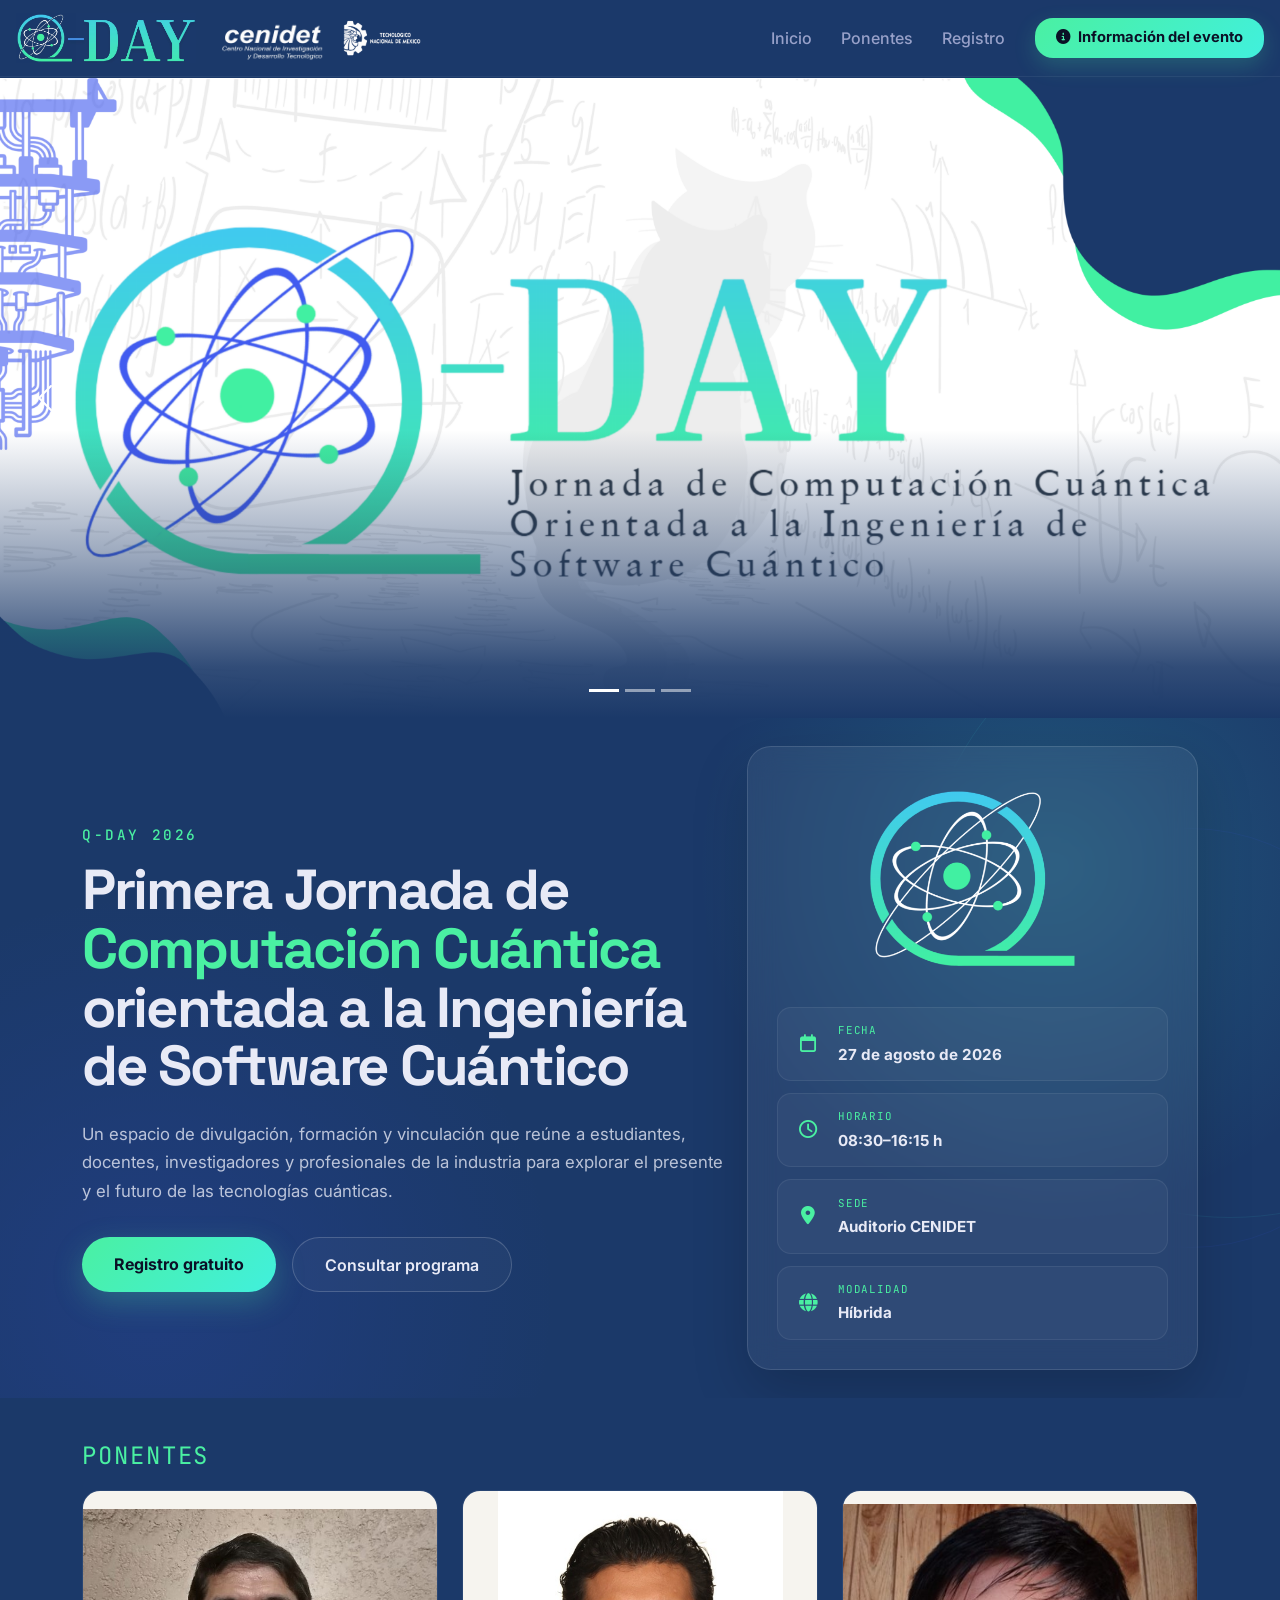
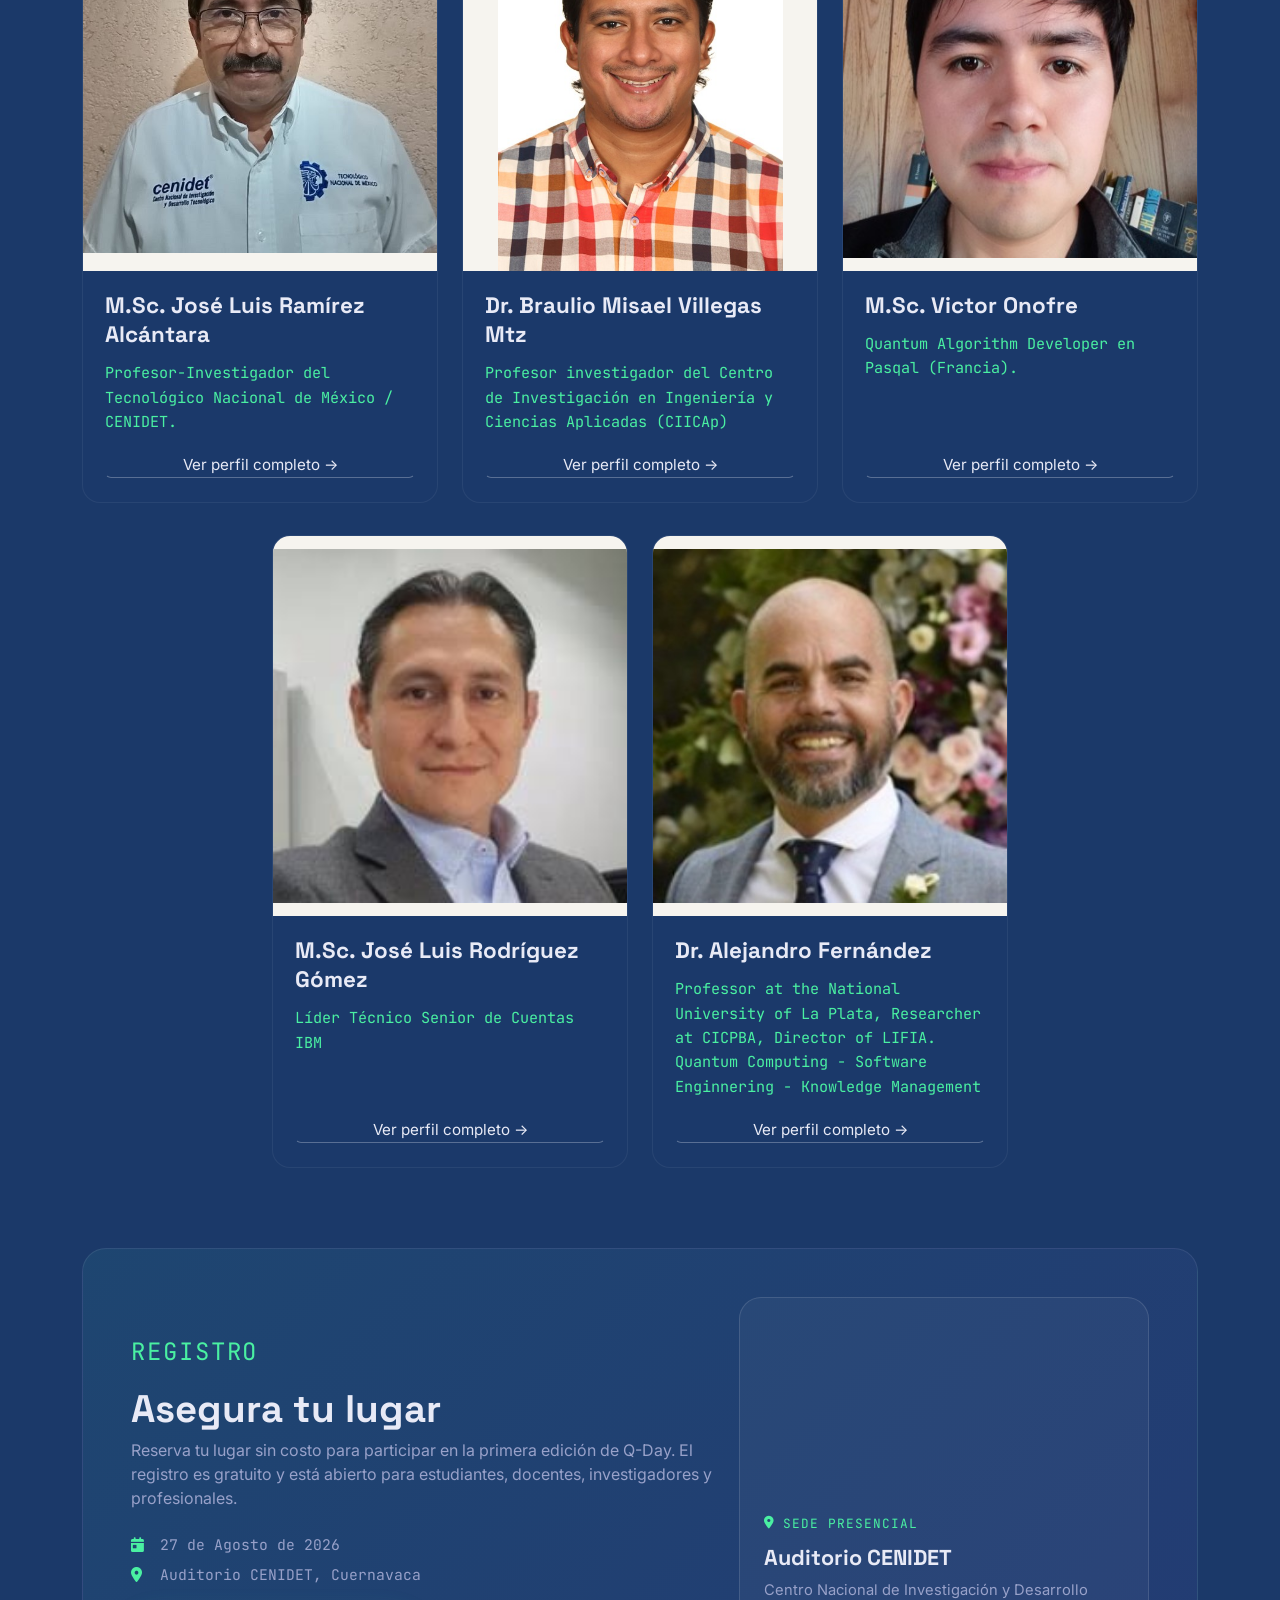
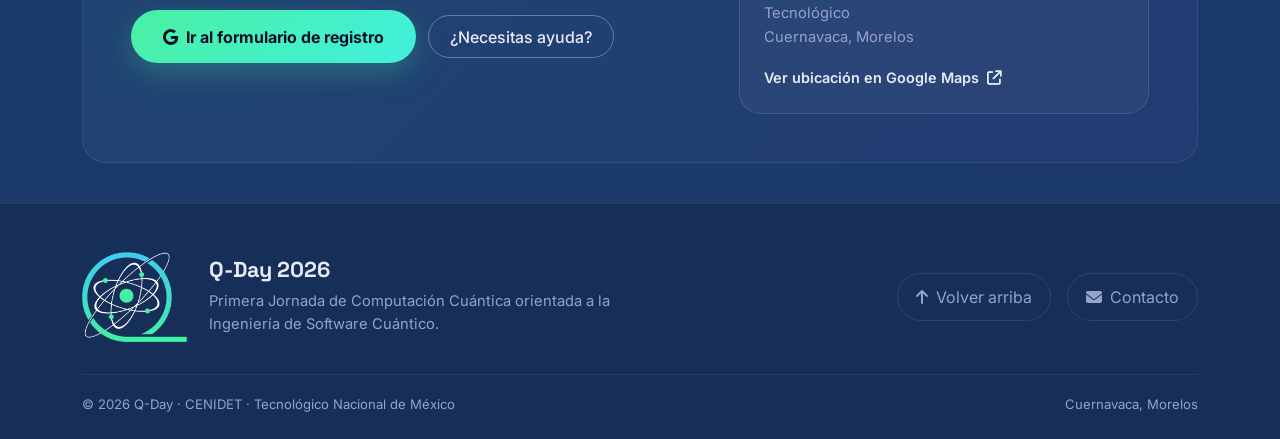
==== commit 3bc79729: "Cambio de Fernando por  Jose Luis" ====
--- a/index.html
+++ b/index.html
@@ -259,10 +259,10 @@
 
         <div class="col-md-6 col-lg-4">
           <div class="speaker-card">
-            <img class="speaker-photo" src="img/MC_Fernando.jpeg">
+            <img class="speaker-photo" src="img/Dr_JoseLuis.jpeg">
             <div class="speaker-body">
-              <p class="speaker-name">M.C. Fernando Betanzo Sánchez</p>
-              <p class="speaker-role">Senior Software Engineer en Quantinuum (UK)</p>
+              <p class="speaker-name">M.Sc. José Luis Rodríguez Gómez</p>
+              <p class="speaker-role">Líder Técnico Senior de Cuentas IBM</p>
               <!--<p class="speaker-topic">Redes neuronales variacionales</p>-->
               <button class="btn btn-link-quantum p-0" data-bs-toggle="modal" data-bs-target="#modalPonente3">Ver
                 perfil completo →</button>
@@ -485,19 +485,19 @@
     <div class="modal-dialog modal-dialog-centered">
       <div class="modal-content">
         <div class="modal-header">
-          <h5 class="modal-title">M.C. Fernando Betanzo Sánchez</h5>
+          <h5 class="modal-title">M.Sc. José Luis Rodríguez Gómez</h5>
           <button type="button" class="btn-close" data-bs-dismiss="modal"></button>
         </div>
         <div class="modal-body">
           <p class="small">
-          El <strong>M.C. Fernando Betanzo Sánchez</strong> forma parte de <strong>Quantinuum</strong>, una de las empresas líderes a nivel mundial en el desarrollo de tecnologías de computación cuántica. Su trayectoria combina una sólida formación en ingeniería de software y aseguramiento de la calidad con experiencia especializada en pruebas y validación de software para sistemas cuánticos, contribuyendo al desarrollo de herramientas que acercan la computación cuántica a aplicaciones reales.
-          </p>
-
-          <p class="small">
-          Realizó estudios de posgrado en la <strong>Technische Universiteit Delft (Países Bajos)</strong>, donde se especializó en tecnologías relacionadas con el Internet Cuántico y las redes cuánticas a través del ecosistema de investigación <strong>QuTech</strong>. Además, cuenta con certificación internacional como <strong>ISTQB Certified Tester</strong>, fortaleciendo su experiencia en aseguramiento de la calidad de software y procesos de validación.  
-
+          El <strong>Ing. José Luis Rodríguez Gómez</strong> cuenta con una trayectoria de más de 15 años en <strong>IBM Technology</strong>, donde ha participado en el diseño y desarrollo de soluciones tecnológicas para organizaciones de los sectores de telecomunicaciones y comercio minorista en México. Actualmente se desempeña como <strong>Senior IBM Account Technical Leader</strong>, acompañando a empresas en la adopción de tecnologías emergentes y en sus procesos de transformación digital.
+          </p>
+          <p class="small">
+          Dentro del ecosistema de computación cuántica de IBM, se desempeña como <strong>IBM Quantum Technical Ambassador</strong> y <strong>Quantum Ambassador Regional Co-lead</strong>. Desde estos roles, impulsa la difusión, comprensión y adopción de la computación cuántica, fortaleciendo la vinculación entre la industria, la academia y las nuevas generaciones de profesionales interesados en este campo.
+          </p>
           <p class="small mb-0">
-          Además de su labor técnica en Quantinuum, participa activamente en actividades de divulgación y formación de talento en computación cuántica, compartiendo su experiencia sobre el desarrollo profesional dentro de la industria y los retos de construir software para tecnologías cuánticas de última generación. Su perfil representa el vínculo entre la ingeniería de software tradicional y el creciente ecosistema industrial de la computación cuántica.  
+          Además de su experiencia en arquitectura y liderazgo tecnológico, participa activamente en conferencias, talleres y actividades de divulgación relacionadas con <strong>IBM Quantum</strong> y <strong>Qiskit</strong>. Su trayectoria representa un vínculo directo entre las necesidades tecnológicas de la industria y el desarrollo del ecosistema cuántico en México y América Latina.
+          </p>
         </div>
       </div>
     </div>
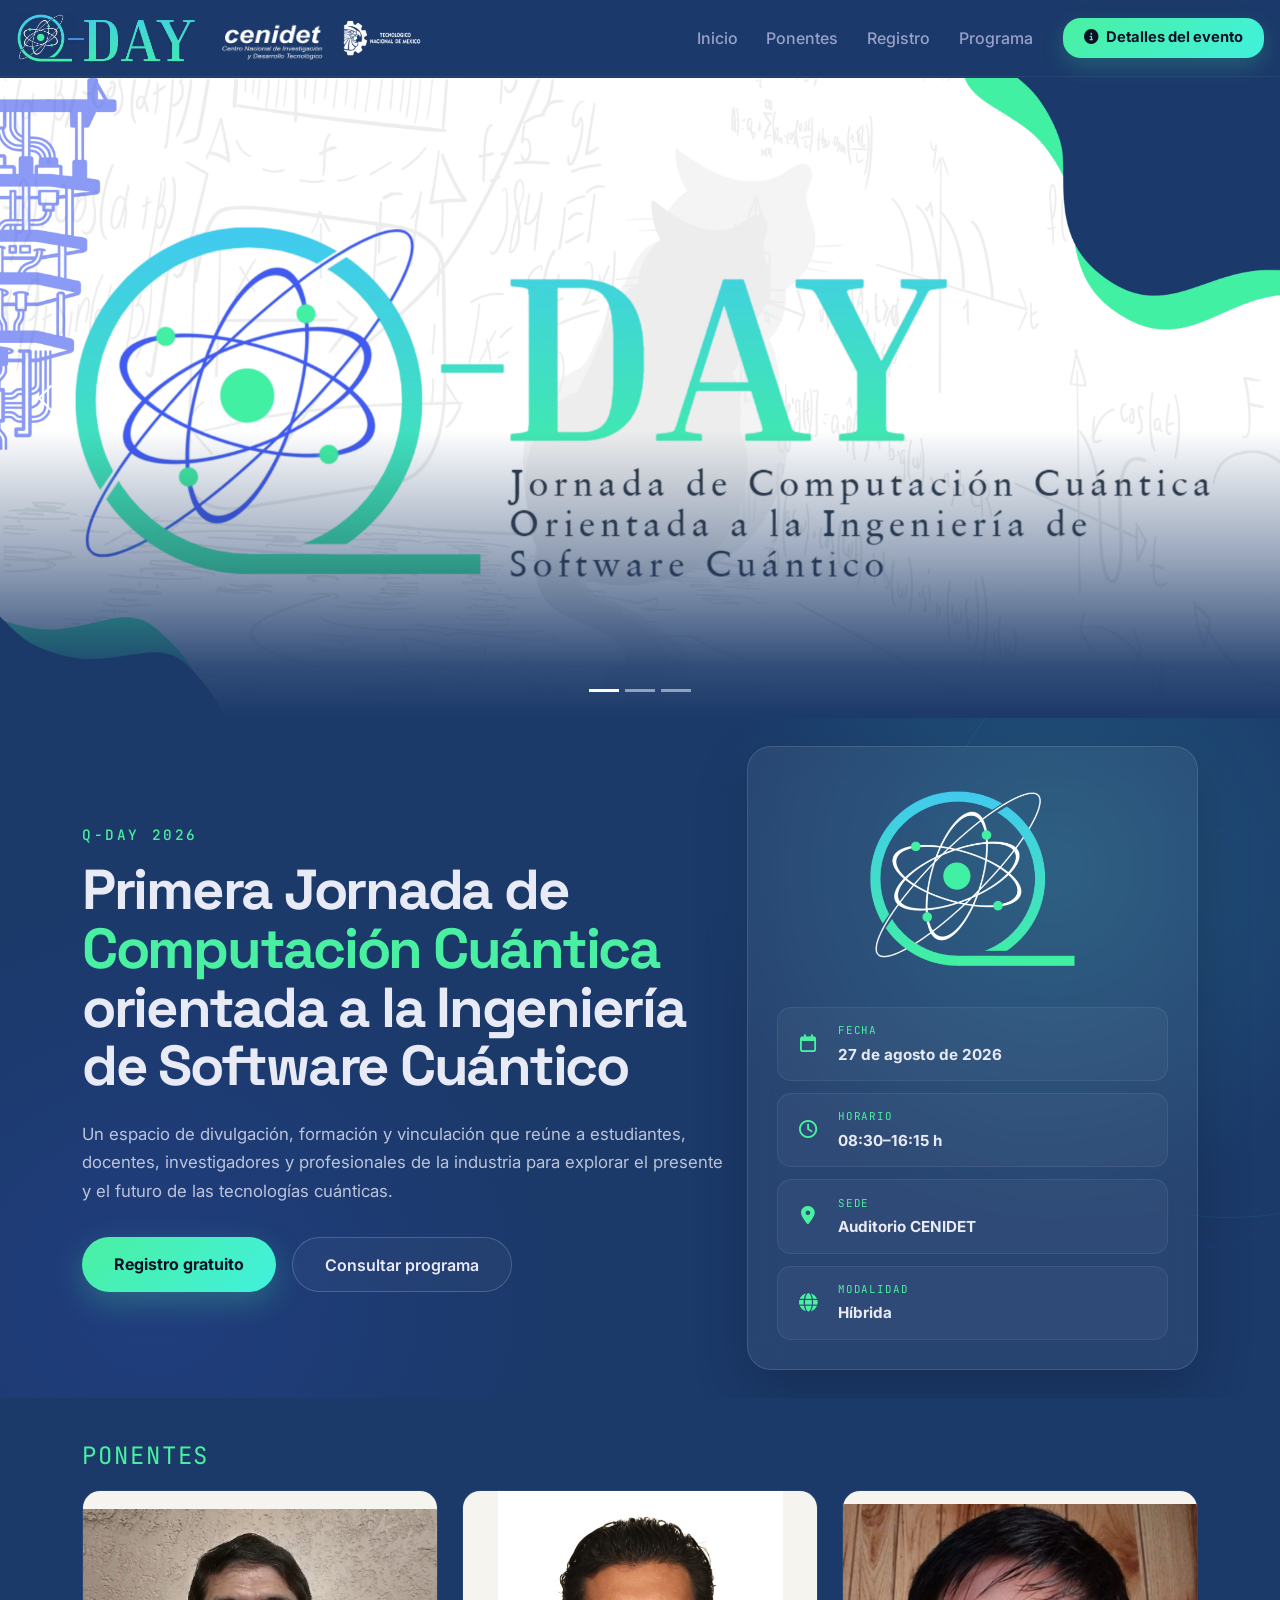
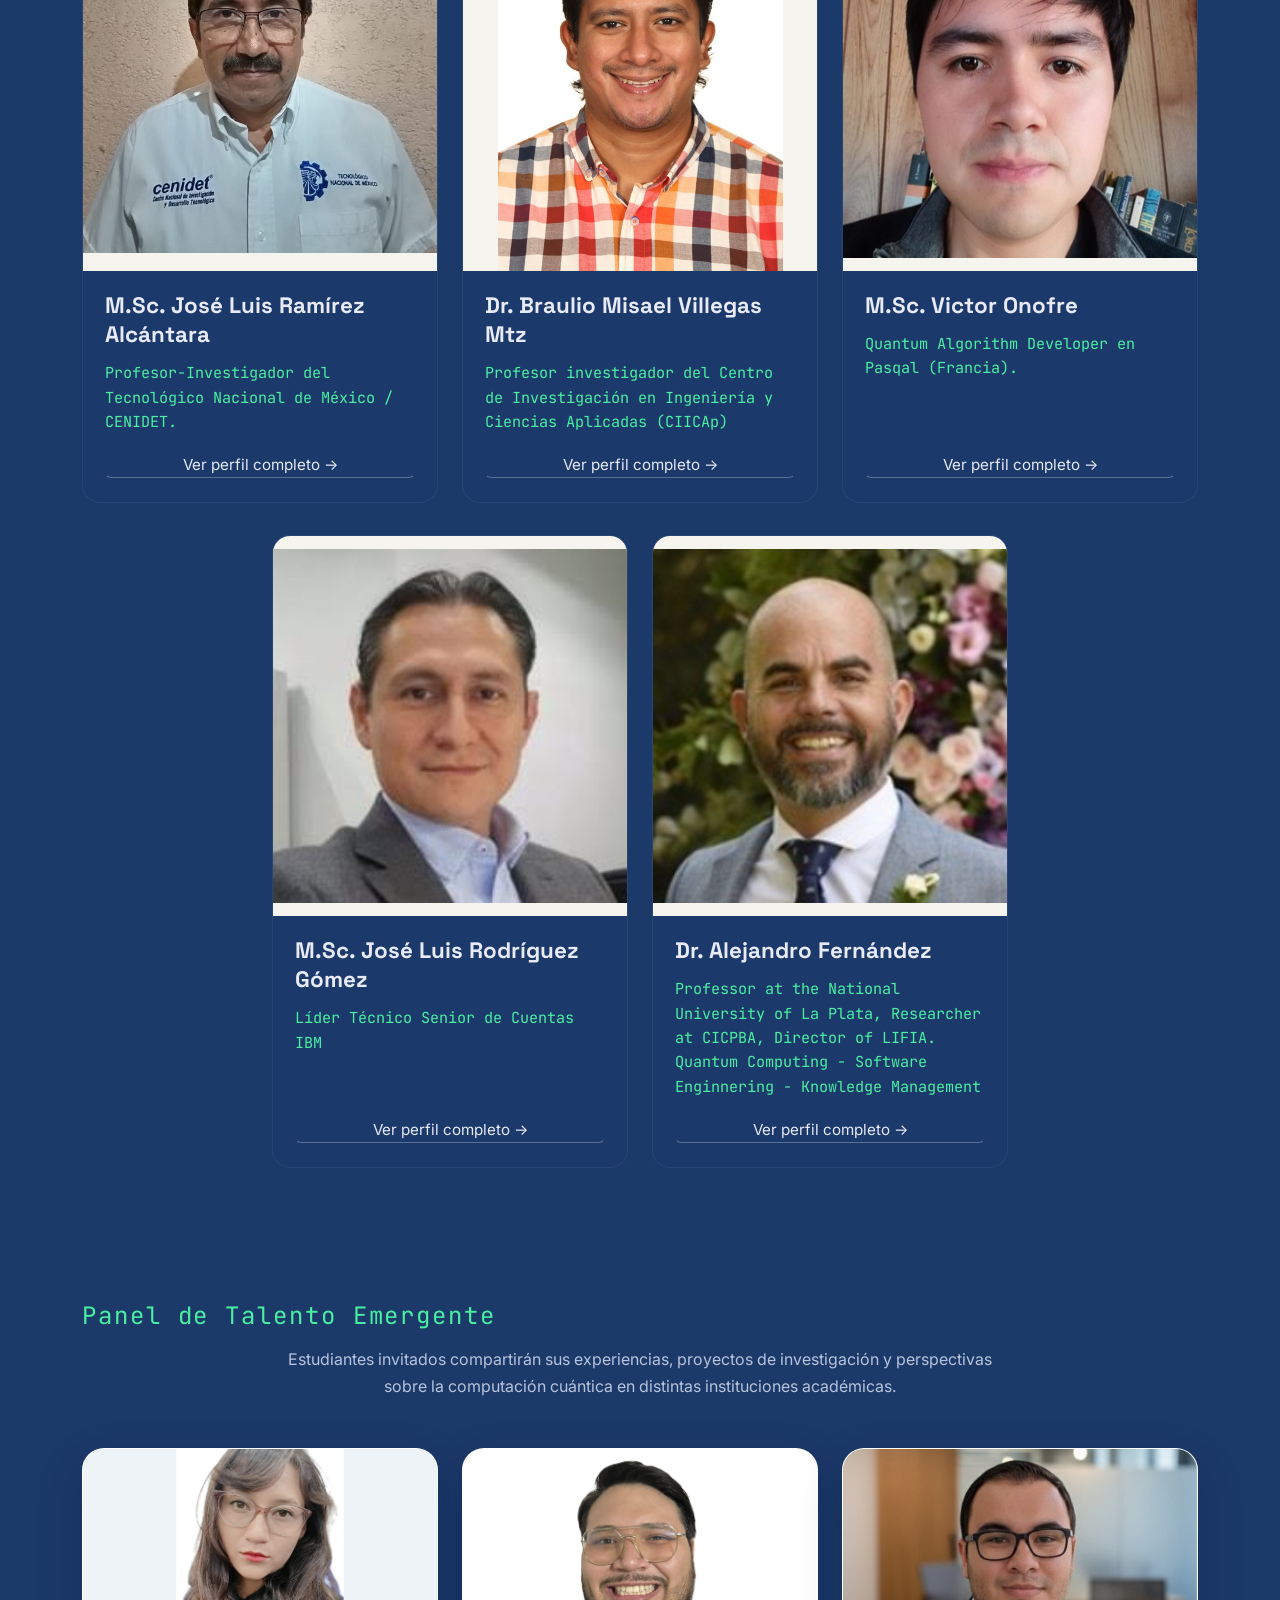
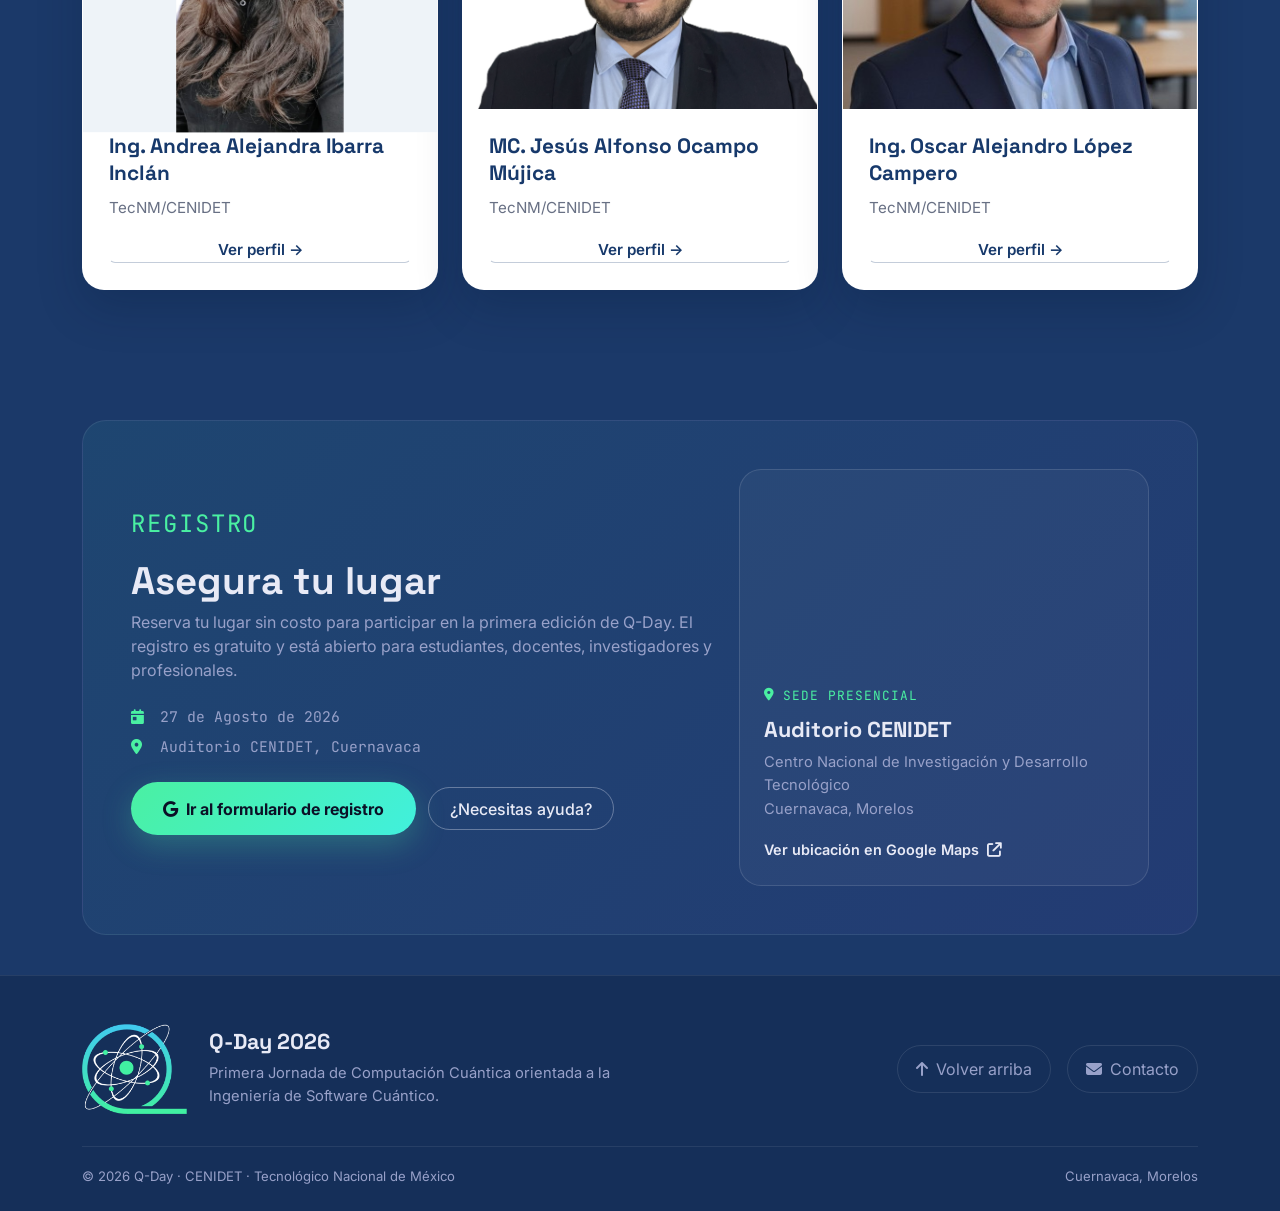
==== commit 21d357a4: "Actualizacion hasta foro estudiantes" ====
--- a/index.html
+++ b/index.html
@@ -32,9 +32,10 @@
           <a class="nav-link" href="#inicio">Inicio</a></li>
           <li class="nav-item"><a class="nav-link" href="#ponentes">Ponentes</a></li>
           <li class="nav-item"><a class="nav-link" href="#registro">Registro</a></li>
+          <li class="nav-item"><a class="nav-link" href="infoevento.html#programa">Programa</a></li>
           <li class="nav-item ms-lg-3">
               <a href="infoevento.html" class="btn btn-quantum">
-                <i class="fa-solid fa-circle-info me-1"></i> Información del evento
+                <i class="fa-solid fa-circle-info me-1"></i> Detalles del evento
               </a>
           </li>
         </ul>
@@ -287,6 +288,146 @@
       </div>
     </div>
   </section>
+
+  <!-- ===================== FORO DE ESTUDIANTES ===================== -->
+
+<section id="foro-estudiantes" class="students-section">
+
+    <div class="container">
+
+        <p class="eyebrow">
+            Panel de Talento Emergente
+        </p>
+
+        <p class="section-sub text-center mx-auto mb-5">
+
+            Estudiantes invitados compartirán sus experiencias,
+            proyectos de investigación y perspectivas sobre la
+            computación cuántica en distintas instituciones académicas.
+
+        </p>
+
+        <div class="row g-4 justify-content-center">
+
+            <!-- Andrea -->
+
+            <div class="col-md-6 col-lg-4">
+
+                <div class="student-card">
+
+                    <img
+                        src="img/Andrea.jpeg"
+                        class="student-photo student-photo-andrea">
+
+                    <div class="student-body">
+
+                        <h3>
+                            Ing. Andrea Alejandra Ibarra Inclán
+                        </h3>
+
+                        <p class="student-school">
+
+                            TecNM/CENIDET
+
+                        </p>
+
+                        <button
+                            class="btn btn-link-quantum p-0"
+                            data-bs-toggle="modal"
+                            data-bs-target="#modalAndrea">
+
+                            Ver perfil →
+
+                        </button>
+
+                    </div>
+
+                </div>
+
+            </div>
+
+
+            <!-- Jesús -->
+
+            <div class="col-md-6 col-lg-4">
+
+                <div class="student-card">
+
+                    <img
+                        src="img/Jesus.png"
+                        class="student-photo">
+
+                    <div class="student-body">
+
+                        <h3>
+                            MC. Jesús Alfonso Ocampo Mújica
+                        </h3>
+
+                        <p class="student-school">
+
+                            TecNM/CENIDET
+
+                        </p>
+
+                        <button
+                            class="btn btn-link-quantum p-0"
+                            data-bs-toggle="modal"
+                            data-bs-target="#modalJesus">
+
+                            Ver perfil →
+
+                        </button>
+
+                    </div>
+
+                </div>
+
+            </div>
+
+
+            <!-- Oscar -->
+
+            <div class="col-md-6 col-lg-4">
+
+                <div class="student-card">
+
+                    <img
+                        src="img/Oscar.jpeg"
+                        class="student-photo">
+
+                    <div class="student-body">
+
+                        <h3>
+                            Ing. Oscar Alejandro López Campero
+
+                        </h3>
+
+                        <p class="student-school">
+
+                            TecNM/CENIDET
+
+                        </p>
+
+                        <button
+                            class="btn btn-link-quantum p-0"
+                            data-bs-toggle="modal"
+                            data-bs-target="#modalOscar">
+
+                            Ver perfil →
+
+                        </button>
+
+                    </div>
+
+                </div>
+
+            </div>
+
+        </div>
+
+    </div>
+
+</section>
 
   <!-- ===================== REGISTRO ===================== -->
   <section id="registro" class="section-panel">
@@ -555,6 +696,218 @@
     </div>
   </div>
 
+  <!-- ===================== MODAL ANDREA ALEJANDRA ===================== -->
+
+<div
+  class="modal fade"
+  id="modalAndrea"
+  tabindex="-1"
+  aria-labelledby="modalAndreaLabel"
+  aria-hidden="true">
+
+  <div class="modal-dialog modal-dialog-centered modal-lg">
+
+    <div class="modal-content">
+
+      <div class="modal-header">
+
+        <h5
+          class="modal-title"
+          id="modalAndreaLabel">
+          Ing. Andrea Alejandra Ibarra Inclán
+        </h5>
+
+        <button
+          type="button"
+          class="btn-close"
+          data-bs-dismiss="modal"
+          aria-label="Cerrar">
+        </button>
+
+      </div>
+
+      <div class="modal-body">
+
+        <p class="small">
+          <strong>Andrea Alejandra Ibarra Inclán</strong> es Ingeniera en Mecatrónica,
+          egresada del Instituto Tecnológico de Cuautla, y actualmente cursa la
+          <strong>Maestría en Ciencias de la Computación en el CENIDET</strong>,
+          dentro de la línea de Ingeniería de Software, donde desarrolla su trabajo
+          con enfoque en <strong>Ingeniería de Software Cuántico</strong>.
+        </p>
+
+        <p class="small">
+          Cuenta con experiencia en la industria como Compradora Jr. y como auditora
+          interna en sistemas de gestión basados en las normas
+          <strong>ISO 9001, ISO 14001 e IATF 16949</strong>, participando en procesos
+          relacionados con calidad, gestión y mejora continua.
+        </p>
+
+        <p class="small">
+          Es además cofundadora del
+          <strong>Torneo Internacional de Robótica de Competencia Robot Rumble</strong>,
+          donde participa en actividades de organización y capacitación en robótica
+          de competencia, promoviendo la formación tecnológica y la participación
+          estudiantil en áreas STEM.
+        </p>
+
+        <p class="small mb-0">
+          Actualmente, busca contribuir al avance de la Ingeniería de Software aplicada
+          a <strong>sistemas híbridos clásico-cuánticos</strong>, así como fomentar la
+          difusión y adopción responsable de las tecnologías cuánticas mediante
+          actividades de investigación, formación y divulgación.
+        </p>
+
+      </div>
+
+    </div>
+
+  </div>
+
+</div>
+
+<!-- ===================== MODAL OSCAR ===================== -->
+
+<div
+  class="modal fade"
+  id="modalOscar"
+  tabindex="-1"
+  aria-labelledby="modalOscarLabel"
+  aria-hidden="true">
+
+  <div class="modal-dialog modal-dialog-centered modal-lg">
+
+    <div class="modal-content">
+
+      <div class="modal-header">
+
+        <h5
+          class="modal-title"
+          id="modalOscarLabel">
+          Ing. Oscar Alejandro López Campero
+        </h5>
+
+        <button
+          type="button"
+          class="btn-close"
+          data-bs-dismiss="modal"
+          aria-label="Cerrar">
+        </button>
+
+      </div>
+
+      <div class="modal-body">
+
+        <p class="small">
+          <strong>Oscar Alejandro López Campero</strong> es Ingeniero en Mecatrónica,
+          egresado de la Universidad del Valle de México (UVM), y actualmente cursa la
+          <strong>Maestría en Ciencias de la Computación en el Centro Nacional de Investigación
+          y Desarrollo Tecnológico (CENIDET)</strong>, donde desarrolla investigación en la línea
+          de Ingeniería de Software con enfoque en <strong>Ingeniería de Software Cuántico</strong>.
+        </p>
+
+        <p class="small">
+          Cuenta con experiencia profesional en tecnologías de la información y aseguramiento
+          de la calidad de software, participando en proyectos de desarrollo, auditoría y mejora
+          de procesos para organizaciones del sector industrial y de servicios.
+        </p>
+
+        <p class="small">
+          Su trabajo de investigación se centra en el estudio del <strong>ciclo de vida del software
+          cuántico híbrido</strong>, la representación del conocimiento mediante ontologías y el
+          desarrollo de metodologías que contribuyan a la consolidación de la Ingeniería de Software
+          Cuántico como una disciplina emergente.
+        </p>
+
+        <p class="small">
+          Ha complementado su formación mediante cursos y actividades académicas impartidas por
+          instituciones y empresas internacionales, además de participar en iniciativas de
+          divulgación científica y vinculación entre la academia y la industria para promover
+          el desarrollo del ecosistema de computación cuántica en México.
+        </p>
+
+        <p class="small mb-0">
+          Actualmente participa en la organización de <strong>Q-Day 2026</strong>, impulsando espacios
+          de formación, colaboración y difusión que acerquen la computación cuántica a estudiantes,
+          docentes, investigadores y profesionales interesados en esta tecnología.
+        </p>
+
+      </div>
+
+    </div>
+
+  </div>
+
+</div>
+
+<!-- ===================== MODAL JESÚS ===================== -->
+
+<div
+  class="modal fade"
+  id="modalJesus"
+  tabindex="-1"
+  aria-labelledby="modalJesusLabel"
+  aria-hidden="true">
+
+  <div class="modal-dialog modal-dialog-centered modal-lg">
+
+    <div class="modal-content">
+
+      <div class="modal-header">
+
+        <h5
+          class="modal-title"
+          id="modalJesusLabel">
+          M.C. Jesús Alfonso Ocampo Mújica
+        </h5>
+
+        <button
+          type="button"
+          class="btn-close"
+          data-bs-dismiss="modal"
+          aria-label="Cerrar">
+        </button>
+
+      </div>
+
+      <div class="modal-body">
+
+        <p class="small">
+          <strong>Jesús Alfonso Ocampo Mújica</strong> es Maestro en Ciencias de la Computación por el
+          <strong>Centro Nacional de Investigación y Desarrollo Tecnológico (CENIDET)</strong>,
+          donde desarrolló investigación en el área de Ingeniería de Software con interés en
+          las tecnologías cuánticas y el desarrollo de software para sistemas híbridos
+          clásico-cuánticos.
+        </p>
+
+        <p class="small">
+          A lo largo de su trayectoria ha complementado su formación académica con experiencia
+          profesional en el sector tecnológico e industrial, participando en proyectos de
+          desarrollo e integración de soluciones de automatización y software, así como en
+          iniciativas relacionadas con tecnologías emergentes.
+        </p>
+
+        <p class="small">
+          Su interés de investigación se centra en la Ingeniería de Software Cuántico,
+          la programación cuántica y propuestas formativas para Ingeniería de Software Cuántico y desarrollo en sistemas híbridos, 
+          participando además en actividades de formación y divulgación
+          orientadas al fortalecimiento del ecosistema de computación cuántica.
+        </p>
+
+        <p class="small mb-0">
+          Actualmente se encuentra en proceso de incorporación a estudios de doctorado,
+          con el propósito de continuar su labor de investigación y contribuir al avance
+          científico y tecnológico de la computación cuántica y la Ingeniería de Software.
+        </p>
+
+      </div>
+
+    </div>
+
+  </div>
+
+</div>
+
   <script src="https://cdn.jsdelivr.net/npm/bootstrap@5.3.3/dist/js/bootstrap.bundle.min.js"></script>
 </body>
 
--- a/styles.css
+++ b/styles.css
@@ -1046,3 +1046,203 @@
 }
 
 
+/* ==================================================
+   PANEL DE TALENTO EMERGENTE
+================================================== */
+.student-photo-andrea{
+    object-fit: contain !important;
+    object-position: center center !important;
+
+    background: #ffffff;
+
+    transform: scale(1.18);
+}
+
+.students-section{
+    padding: 90px 0;
+    background: #1b3969;
+}
+
+/* Encabezado de la sección */
+
+.students-section .eyebrow{
+    color: #4af0a2;
+    margin-bottom: 12px;
+}
+
+.students-section .section-title{
+    color: #ffffff;
+    text-align: center;
+    margin-bottom: 14px;
+}
+
+.students-section .section-sub{
+    max-width: 720px;
+    margin-left: auto;
+    margin-right: auto;
+    color: #b8c4dc;
+    text-align: center;
+    line-height: 1.7;
+}
+
+/* Tarjeta */
+
+.student-card{
+    height: 100%;
+
+    display: flex;
+    flex-direction: column;
+
+    overflow: hidden;
+
+    border: 1px solid rgba(255,255,255,.08);
+    border-radius: 22px;
+
+    background: #ffffff;
+
+    box-shadow: 0 18px 45px rgba(6, 22, 48, .22);
+
+    transition:
+        transform .25s ease,
+        box-shadow .25s ease,
+        border-color .25s ease;
+}
+
+.student-card:hover{
+    transform: translateY(-6px);
+
+    border-color: rgba(74,240,162,.35);
+
+    box-shadow: 0 25px 55px rgba(6, 22, 48, .28);
+}
+
+/* Fotografía */
+
+.student-photo{
+    width: 100%;
+    height: 260px;
+
+    display: block;
+
+    object-fit: cover;
+    object-position: center 20%;
+
+    background: #eef3f8;
+}
+
+/* Contenido */
+
+.student-body{
+    flex: 1;
+
+    display: flex;
+    flex-direction: column;
+
+    padding: 24px 26px 26px;
+}
+
+/* Nombre */
+
+.student-body h3{
+    margin: 0 0 10px;
+
+    color: #17396b;
+
+    font-family: "Space Grotesk", sans-serif;
+    font-size: 1.3rem;
+    font-weight: 700;
+    line-height: 1.3;
+}
+
+/* Institución */
+
+.student-school{
+    margin-bottom: 18px;
+
+    color: #687084;
+
+    font-size: .95rem;
+    line-height: 1.5;
+}
+
+/* Botón */
+
+.student-body .btn-link-quantum{
+    margin-top: auto;
+
+    color: #17396b;
+
+    font-size: .95rem;
+    font-weight: 600;
+
+    text-decoration: none;
+
+    border-bottom: 1px solid rgba(23,57,107,.25);
+}
+
+.student-body .btn-link-quantum:hover{
+    color: #2cae7c;
+    border-color: #2cae7c;
+}
+
+
+/* ==================================================
+   PANEL DE TALENTO EMERGENTE - MÓVIL
+================================================== */
+
+@media (max-width: 767px){
+
+    .students-section{
+        padding: 65px 0;
+    }
+
+    .students-section .eyebrow{
+        text-align: center;
+
+        font-size: 1rem;
+        line-height: 1.3;
+    }
+
+    .students-section .section-title{
+        font-size: 2rem;
+        line-height: 1.2;
+    }
+
+    .students-section .section-sub{
+        max-width: 340px;
+
+        margin-bottom: 35px !important;
+
+        font-size: .95rem;
+        line-height: 1.65;
+    }
+
+    .student-card{
+        max-width: 340px;
+
+        margin: 0 auto;
+
+        border-radius: 20px;
+    }
+
+    .student-photo{
+        height: 240px;
+    }
+
+    .student-body{
+        padding: 20px 22px 22px;
+    }
+
+    .student-body h3{
+        font-size: 1.2rem;
+    }
+
+    .student-school{
+        font-size: .9rem;
+    }
+
+    .student-body .btn-link-quantum{
+        font-size: .9rem;
+    }
+
+}
